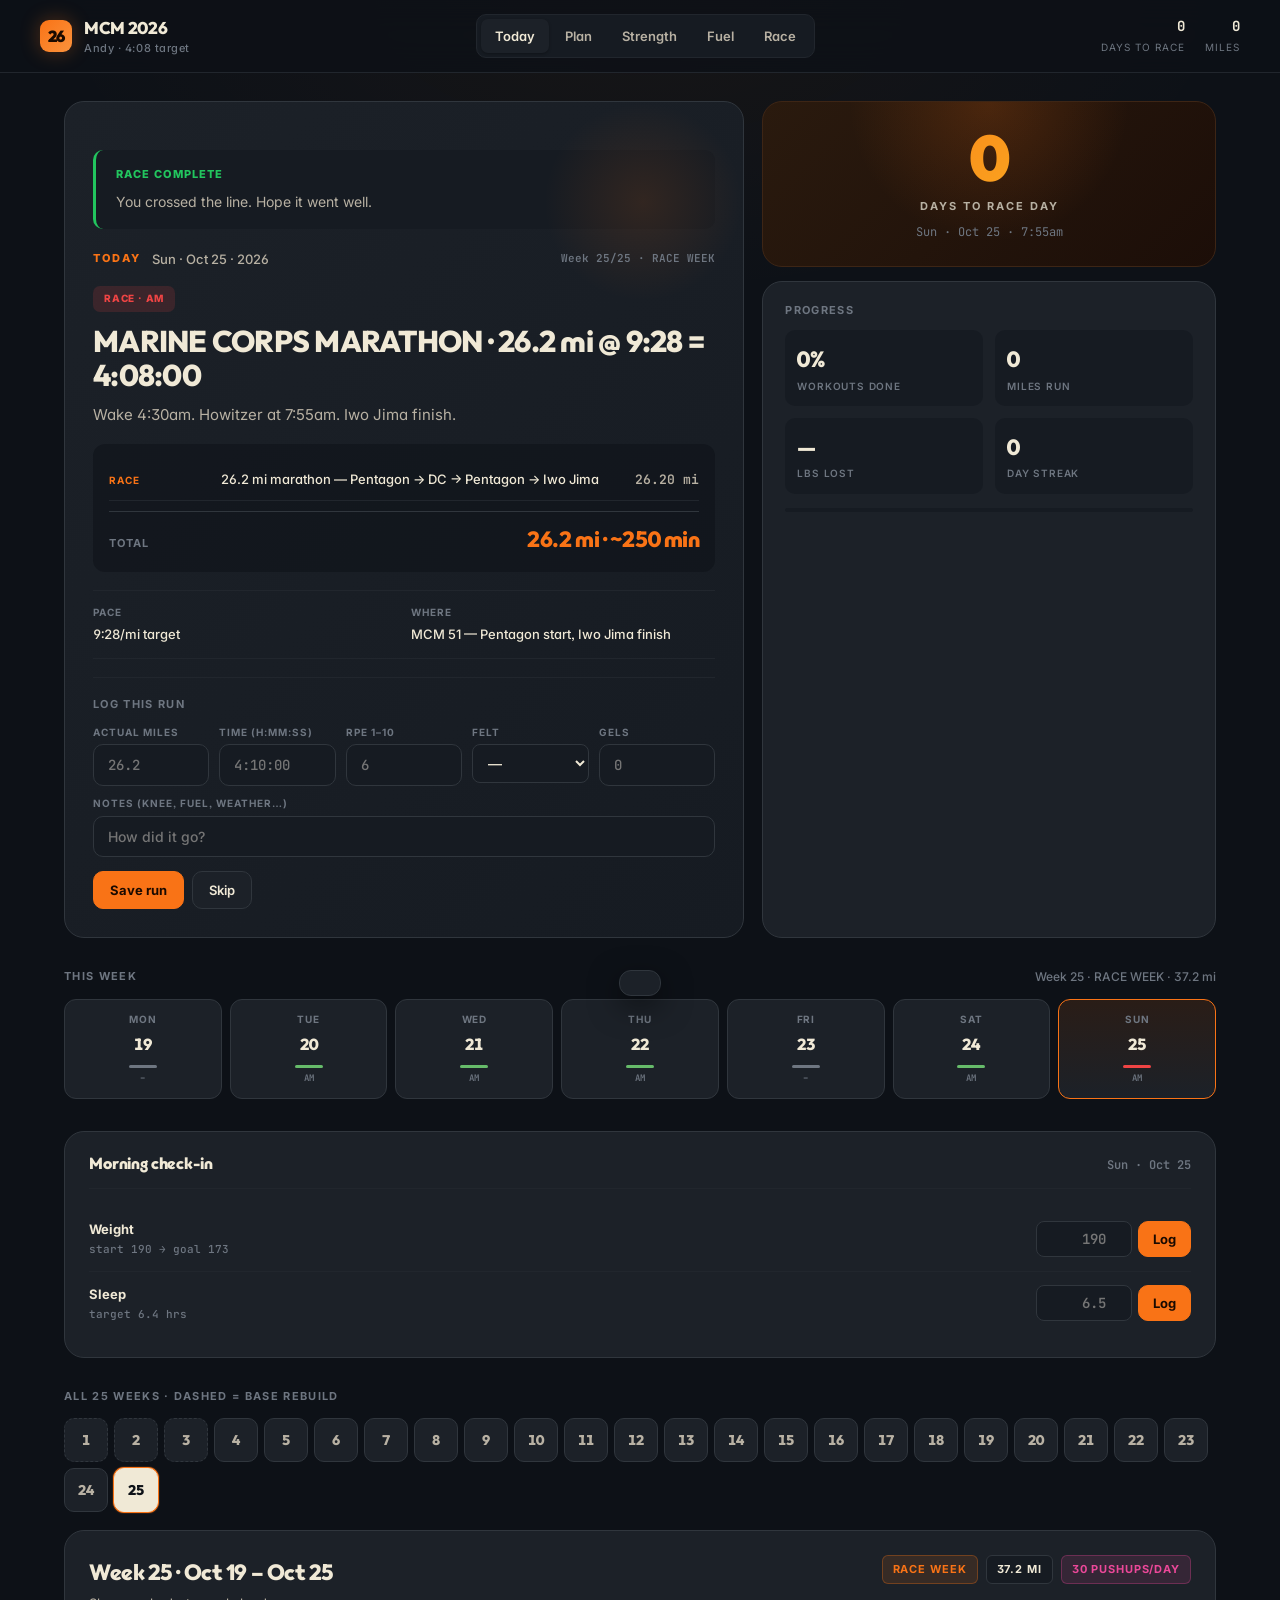
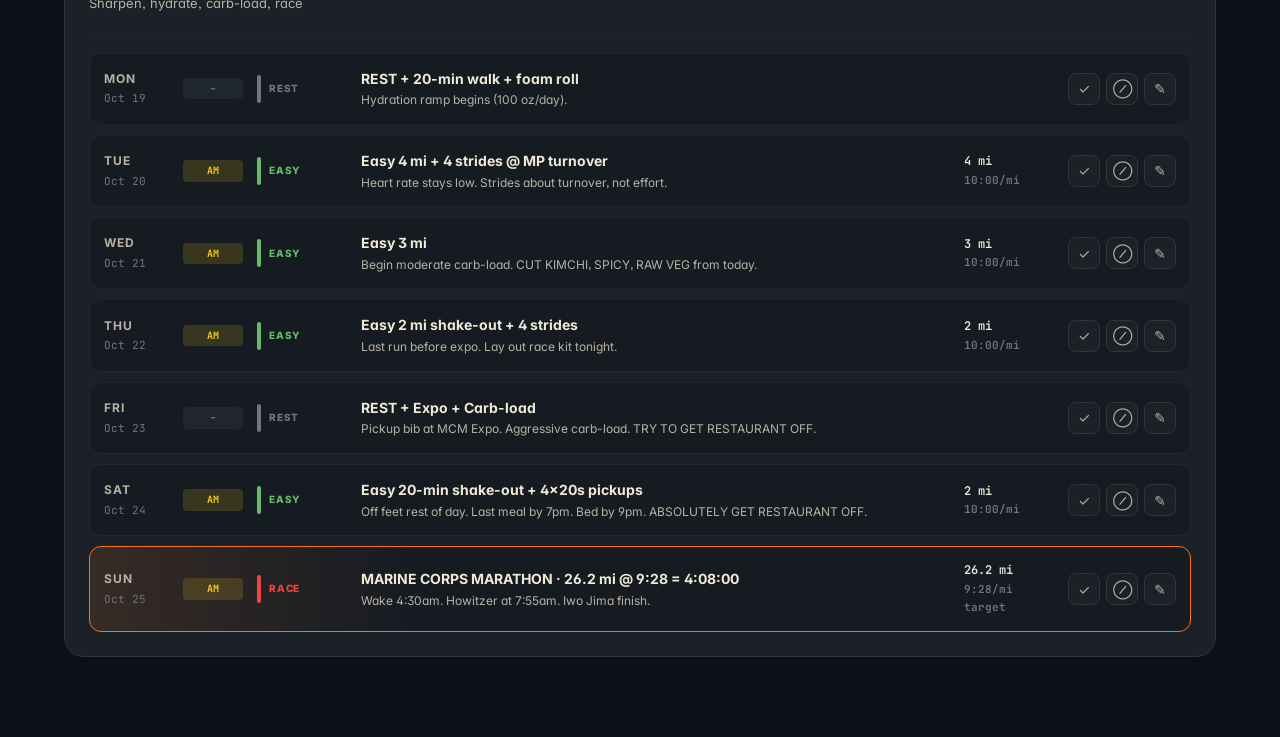
==== index.html @ c1ed2650 "Upgrade state to schema v2; redesign Today page Schema v2 collapses done/skip/notes into a single wo" ====
<!DOCTYPE html>
<html lang="en">
<head>
<meta charset="UTF-8">
<meta name="viewport" content="width=device-width, initial-scale=1.0">
<title>Today · MCM 2026 Training</title>
<meta name="description" content="Daily marathon training tracker">
<meta name="theme-color" content="#0d1117">
<link rel="manifest" href="manifest.json">
<link rel="stylesheet" href="css/style.css">
<style>
/* Page-specific styles */
.hero { display: grid; grid-template-columns: 1.5fr 1fr; gap: 18px; margin-bottom: 32px; }

.today-card {
  background: linear-gradient(135deg, var(--card), var(--bg-elev));
  border: 1px solid var(--border);
  border-radius: var(--radius-xl);
  padding: 28px;
  position: relative;
  overflow: hidden;
}
.today-card::before {
  content: ''; position: absolute; top: 0; right: 0; width: 200px; height: 200px;
  background: radial-gradient(circle, var(--accent-soft), transparent 70%);
  pointer-events: none;
}
.today-meta {
  display: flex; align-items: center; gap: 12px;
  margin-bottom: 16px; flex-wrap: wrap;
  position: relative;
}
.today-kicker {
  font-family: var(--font-body);
  font-size: 11px;
  text-transform: uppercase;
  letter-spacing: 0.15em;
  color: var(--accent);
  font-weight: 800;
}
.today-date {
  font-size: 13px;
  color: var(--text-dim);
  font-weight: 500;
}
.today-week-tag {
  margin-left: auto;
  font-family: var(--font-mono);
  font-size: 11px;
  color: var(--text-faint);
  font-weight: 600;
}
.today-type-pill {
  display: inline-flex;
  align-items: center;
  padding: 5px 11px;
  border-radius: 7px;
  font-family: var(--font-body);
  font-size: 10px;
  font-weight: 800;
  text-transform: uppercase;
  letter-spacing: 0.08em;
  margin-bottom: 12px;
  position: relative;
}
.today-title {
  font-family: var(--font-display);
  font-size: 30px;
  font-weight: 800;
  letter-spacing: -0.025em;
  line-height: 1.15;
  margin-bottom: 10px;
  position: relative;
}
.today-desc {
  color: var(--text-dim);
  font-size: 15px;
  margin-bottom: 18px;
  position: relative;
}

/* WORKOUT STRUCTURE */
.workout-structure {
  background: rgba(13, 17, 23, 0.5);
  border-radius: 12px;
  padding: 16px;
  margin-bottom: 18px;
  position: relative;
}
.workout-row {
  display: grid;
  grid-template-columns: 100px 1fr 70px;
  gap: 12px;
  padding: 10px 0;
  border-bottom: 1px solid var(--border-soft);
  align-items: baseline;
}
.workout-row:last-of-type { border-bottom: none; }
.workout-label {
  font-family: var(--font-body);
  font-size: 10px;
  text-transform: uppercase;
  letter-spacing: 0.1em;
  color: var(--accent);
  font-weight: 700;
}
.workout-detail {
  font-size: 13px;
  color: var(--text);
  font-weight: 500;
  line-height: 1.4;
}
.workout-miles {
  font-family: var(--font-mono);
  font-size: 13px;
  color: var(--text-dim);
  text-align: right;
  font-weight: 600;
  font-variant-numeric: tabular-nums;
}
.workout-total {
  margin-top: 10px;
  padding-top: 10px;
  border-top: 1px solid var(--border);
  display: flex;
  justify-content: space-between;
  align-items: baseline;
}
.workout-total-label {
  font-family: var(--font-body);
  font-size: 11px;
  text-transform: uppercase;
  letter-spacing: 0.1em;
  color: var(--text-faint);
  font-weight: 700;
}
.workout-total-val {
  font-family: var(--font-display);
  font-size: 22px;
  font-weight: 800;
  color: var(--accent);
  letter-spacing: -0.02em;
  font-variant-numeric: tabular-nums;
}

.today-meta-row {
  display: grid;
  grid-template-columns: 1fr 1fr;
  gap: 14px;
  padding: 14px 0;
  border-top: 1px solid var(--border-soft);
  border-bottom: 1px solid var(--border-soft);
  margin-bottom: 16px;
  position: relative;
}
.meta-item { display: flex; flex-direction: column; gap: 3px; }
.meta-lbl {
  font-family: var(--font-body);
  font-size: 10px;
  text-transform: uppercase;
  letter-spacing: 0.1em;
  color: var(--text-faint);
  font-weight: 700;
}
.meta-val {
  font-family: var(--font-body);
  font-size: 13px;
  color: var(--text);
  font-weight: 500;
}

.today-actions {
  display: flex;
  gap: 8px;
  flex-wrap: wrap;
  position: relative;
}

/* DAILY CHECKLIST */
.checklist {
  margin-top: 18px;
  padding-top: 18px;
  border-top: 1px solid var(--border-soft);
  position: relative;
}
.checklist-title {
  font-family: var(--font-body);
  font-size: 11px;
  text-transform: uppercase;
  letter-spacing: 0.12em;
  color: var(--text-faint);
  font-weight: 700;
  margin-bottom: 12px;
}
.checklist-items {
  display: flex;
  flex-direction: column;
  gap: 8px;
}
.check-item {
  display: flex;
  align-items: center;
  gap: 12px;
  padding: 11px 14px;
  background: var(--bg-elev);
  border: 1px solid var(--border-soft);
  border-radius: 10px;
  cursor: pointer;
  transition: all 0.15s;
  user-select: none;
}
.check-item:hover {
  background: var(--card-hover);
  border-color: var(--border);
}
.check-item.done { opacity: 0.55; }
.check-item.done .check-label { text-decoration: line-through; }
.check-box {
  width: 22px; height: 22px;
  border-radius: 6px;
  border: 2px solid var(--border);
  background: var(--card);
  display: grid; place-items: center;
  font-size: 12px;
  flex-shrink: 0;
  transition: all 0.15s;
}
.check-item.done .check-box {
  background: var(--done);
  border-color: var(--done);
  color: #052e16;
}
.check-icon {
  width: 30px; height: 30px;
  border-radius: 7px;
  display: grid; place-items: center;
  font-size: 14px;
  flex-shrink: 0;
}
.check-content { flex: 1; }
.check-label {
  font-family: var(--font-body);
  font-size: 13px;
  font-weight: 600;
  color: var(--text);
}
.check-detail {
  font-size: 11px;
  color: var(--text-faint);
  margin-top: 2px;
}

/* SIDEBAR */
.stats-panel { display: grid; grid-template-rows: auto 1fr; gap: 14px; }

.countdown {
  background: linear-gradient(135deg, #2a1a0e, #1c0e08);
  border: 1px solid #3d2515;
  border-radius: var(--radius-xl);
  padding: 24px;
  text-align: center;
  position: relative;
  overflow: hidden;
}
.countdown::before {
  content: ''; position: absolute; inset: 0;
  background: radial-gradient(circle 200px at center top, rgba(249, 115, 22, 0.18), transparent 70%);
  pointer-events: none;
}
.countdown-num {
  font-family: var(--font-display);
  font-size: 64px;
  font-weight: 900;
  letter-spacing: -0.04em;
  background: linear-gradient(135deg, var(--accent), #fbbf24);
  -webkit-background-clip: text;
  -webkit-text-fill-color: transparent;
  background-clip: text;
  line-height: 1;
  position: relative;
  font-variant-numeric: tabular-nums;
}
.countdown-lbl {
  font-family: var(--font-body);
  font-size: 11px;
  text-transform: uppercase;
  letter-spacing: 0.18em;
  color: var(--text-dim);
  font-weight: 700;
  margin-top: 8px;
  position: relative;
}
.countdown-target {
  font-size: 12px;
  color: var(--text-faint);
  margin-top: 8px;
  position: relative;
  font-family: var(--font-mono);
}

.progress-card {
  background: var(--card);
  border: 1px solid var(--border);
  border-radius: var(--radius-xl);
  padding: 22px;
}
.progress-card h3 {
  font-family: var(--font-body);
  font-size: 11px;
  text-transform: uppercase;
  letter-spacing: 0.12em;
  color: var(--text-faint);
  font-weight: 700;
  margin-bottom: 14px;
}
.progress-grid {
  display: grid;
  grid-template-columns: 1fr 1fr;
  gap: 12px;
}
.progress-stat {
  background: var(--bg-elev);
  border-radius: 10px;
  padding: 12px;
}
.progress-num {
  font-family: var(--font-display);
  font-size: 22px;
  font-weight: 800;
  letter-spacing: -0.02em;
  font-variant-numeric: tabular-nums;
  color: var(--text);
}
.progress-lbl {
  font-family: var(--font-body);
  font-size: 10px;
  text-transform: uppercase;
  letter-spacing: 0.08em;
  color: var(--text-faint);
  margin-top: 2px;
  font-weight: 600;
}
.progress-bar {
  height: 4px;
  background: var(--bg-elev);
  border-radius: 2px;
  overflow: hidden;
  margin-top: 14px;
}
.progress-bar-fill {
  height: 100%;
  background: linear-gradient(90deg, var(--accent), #fbbf24);
  border-radius: 2px;
  transition: width 0.3s;
}

/* WEEK STRIP */
.week-strip {
  display: grid;
  grid-template-columns: repeat(7, 1fr);
  gap: 8px;
  margin-bottom: 32px;
}
.day-pill {
  background: var(--card);
  border: 1px solid var(--border);
  border-radius: 12px;
  padding: 12px 6px;
  text-align: center;
  cursor: pointer;
  transition: all 0.15s;
  position: relative;
  text-decoration: none;
  color: var(--text);
}
.day-pill:hover {
  background: var(--card-hover);
  transform: translateY(-1px);
}
.day-pill.is-today {
  border-color: var(--accent);
  background: linear-gradient(180deg, var(--accent-soft), var(--card));
}
.day-pill.is-done::after {
  content: '✓';
  position: absolute;
  top: 4px; right: 6px;
  font-size: 10px;
  color: var(--done);
  font-weight: 900;
}
.dp-day {
  font-family: var(--font-body);
  font-size: 10px;
  text-transform: uppercase;
  letter-spacing: 0.08em;
  color: var(--text-faint);
  font-weight: 700;
  margin-bottom: 4px;
}
.dp-date {
  font-family: var(--font-display);
  font-size: 16px;
  font-weight: 800;
  margin-bottom: 8px;
  font-variant-numeric: tabular-nums;
}
.dp-bar {
  height: 3px;
  border-radius: 2px;
  margin: 0 auto;
  width: 28px;
}
.dp-when {
  font-family: var(--font-mono);
  font-size: 9px;
  color: var(--text-faint);
  margin-top: 4px;
  font-weight: 600;
}

/* WEEK NAVIGATOR */
.week-nav {
  display: flex;
  flex-wrap: wrap;
  gap: 6px;
  margin-bottom: 18px;
}
.week-btn {
  background: var(--card);
  border: 1px solid var(--border);
  color: var(--text-dim);
  width: 44px; height: 44px;
  border-radius: 10px;
  font-family: var(--font-display);
  font-size: 14px;
  font-weight: 800;
  font-variant-numeric: tabular-nums;
  position: relative;
  transition: all 0.15s;
}
.week-btn:hover {
  color: var(--text);
  border-color: #3a4358;
}
.week-btn.active {
  background: var(--text);
  color: var(--bg);
  border-color: var(--text);
}
.week-btn.is-current {
  box-shadow: 0 0 0 2px var(--accent-soft), 0 0 0 1px var(--accent);
}
.week-btn.complete::after {
  content: '';
  position: absolute;
  bottom: 4px; left: 50%;
  transform: translateX(-50%);
  width: 16px; height: 2px;
  background: var(--done);
  border-radius: 1px;
}
.week-btn.phase-0 { border-style: dashed; }

/* WEEK DETAIL */
.week-detail {
  background: var(--card);
  border: 1px solid var(--border);
  border-radius: var(--radius-xl);
  padding: 24px;
}
.wd-header {
  display: flex;
  align-items: flex-start;
  justify-content: space-between;
  flex-wrap: wrap;
  gap: 12px;
  margin-bottom: 20px;
  padding-bottom: 18px;
  border-bottom: 1px solid var(--border-soft);
}
.wd-title {
  font-family: var(--font-display);
  font-size: 22px;
  font-weight: 800;
  letter-spacing: -0.02em;
}
.wd-dates {
  font-size: 13px;
  color: var(--text-dim);
  margin-top: 4px;
}
.wd-focus {
  font-size: 13px;
  color: var(--text-dim);
  font-style: italic;
  margin-top: 6px;
}
.wd-meta {
  display: flex; gap: 8px;
  flex-wrap: wrap;
  align-items: center;
}
.wd-tag {
  font-family: var(--font-body);
  font-size: 11px;
  text-transform: uppercase;
  letter-spacing: 0.08em;
  font-weight: 700;
  padding: 5px 10px;
  border-radius: 6px;
  background: var(--bg-elev);
  color: var(--text-dim);
  border: 1px solid var(--border);
}
.wd-tag.phase {
  color: var(--accent);
  border-color: rgba(249, 115, 22, 0.3);
  background: var(--accent-soft);
}
.wd-tag.miles { color: var(--text); }
.wd-tag.pushups {
  color: var(--tune);
  border-color: rgba(236, 72, 153, 0.3);
  background: var(--tune-soft);
}

.day-list {
  display: flex;
  flex-direction: column;
  gap: 10px;
}
.day-row {
  display: grid;
  grid-template-columns: 65px 60px 90px 1fr 90px auto;
  gap: 14px;
  align-items: center;
  padding: 14px;
  background: var(--bg-elev);
  border: 1px solid var(--border-soft);
  border-radius: 12px;
  transition: all 0.15s;
}
.day-row:hover { border-color: var(--border); }
.day-row.is-today {
  border-color: var(--accent);
  background: linear-gradient(90deg, var(--accent-soft), var(--bg-elev) 30%);
}
.day-row.is-done { opacity: 0.55; }
.day-row.is-done .dr-title {
  text-decoration: line-through;
}
.dr-day {
  display: flex;
  flex-direction: column;
  gap: 2px;
}
.dr-day-name {
  font-family: var(--font-body);
  font-size: 12px;
  text-transform: uppercase;
  letter-spacing: 0.08em;
  color: var(--text-dim);
  font-weight: 700;
}
.dr-day-date {
  font-family: var(--font-mono);
  font-size: 11px;
  color: var(--text-faint);
}
.dr-when {
  font-family: var(--font-mono);
  font-size: 10px;
  font-weight: 700;
  padding: 3px 7px;
  border-radius: 4px;
  text-align: center;
  letter-spacing: 0.05em;
}
.dr-type {
  display: flex;
  align-items: center;
  gap: 8px;
}
.dr-type-bar { width: 4px; height: 28px; border-radius: 2px; }
.dr-type-name {
  font-family: var(--font-body);
  font-size: 10px;
  text-transform: uppercase;
  letter-spacing: 0.08em;
  font-weight: 800;
}
.dr-content {}
.dr-title {
  font-family: var(--font-body);
  font-size: 14px;
  font-weight: 700;
  margin-bottom: 2px;
}
.dr-desc {
  font-size: 12px;
  color: var(--text-dim);
}
.dr-pace {
  font-family: var(--font-mono);
  font-size: 12px;
  color: var(--text);
  font-weight: 600;
  font-variant-numeric: tabular-nums;
}
.dr-actions { display: flex; gap: 6px; }
.dr-btn {
  background: var(--card);
  border: 1px solid var(--border);
  color: var(--text-dim);
  width: 32px; height: 32px;
  border-radius: 8px;
  font-size: 14px;
  display: grid;
  place-items: center;
  transition: all 0.15s;
}
.dr-btn:hover { background: var(--card-hover); color: var(--text); }
.dr-btn.is-active.done-btn {
  background: rgba(34, 197, 94, 0.18);
  color: var(--done);
  border-color: rgba(34, 197, 94, 0.4);
}
.dr-btn.is-active.skip-btn {
  background: rgba(110, 118, 129, 0.18);
  color: var(--text-dim);
  border-color: rgba(110, 118, 129, 0.4);
}

/* MODAL */
.modal-bg {
  position: fixed; inset: 0;
  background: rgba(5, 7, 14, 0.7);
  backdrop-filter: blur(8px);
  display: none;
  align-items: center; justify-content: center;
  z-index: 200;
  padding: 20px;
}
.modal-bg.open { display: flex; }
.modal {
  background: var(--card);
  border: 1px solid var(--border);
  border-radius: var(--radius-xl);
  padding: 28px;
  max-width: 500px;
  width: 100%;
  max-height: 85vh;
  overflow-y: auto;
}
.modal h2 {
  font-family: var(--font-display);
  font-size: 22px;
  font-weight: 800;
  margin-bottom: 14px;
  letter-spacing: -0.02em;
}
.modal label {
  display: block;
  font-family: var(--font-body);
  font-size: 11px;
  text-transform: uppercase;
  letter-spacing: 0.1em;
  color: var(--text-faint);
  font-weight: 700;
  margin-bottom: 6px;
  margin-top: 12px;
}
.modal-actions {
  display: flex;
  justify-content: flex-end;
  gap: 8px;
  margin-top: 20px;
}

/* QUICK LOG STRIP */
.quick-log {
  display: grid;
  grid-template-columns: 1fr 1fr;
  gap: 12px;
  margin-bottom: 32px;
}
.log-card {
  background: var(--card);
  border: 1px solid var(--border);
  border-radius: 12px;
  padding: 16px 18px;
}
.log-card-title {
  font-family: var(--font-body);
  font-size: 11px;
  text-transform: uppercase;
  letter-spacing: 0.12em;
  color: var(--text-faint);
  font-weight: 700;
  margin-bottom: 10px;
  display: flex;
  justify-content: space-between;
  align-items: baseline;
}
.log-card-title .last-val {
  font-family: var(--font-mono);
  font-size: 12px;
  color: var(--text-dim);
  text-transform: none;
  letter-spacing: 0;
  font-weight: 600;
}
.log-card .input-row {
  margin-bottom: 0;
}
.log-card input {
  font-family: var(--font-mono);
}

/* RESPONSIVE */
@media (max-width: 900px) {
  .hero { grid-template-columns: 1fr; }
  .day-row {
    grid-template-columns: 1fr;
    gap: 8px;
    padding: 14px;
  }
  .dr-day, .dr-when, .dr-type, .dr-pace {
    display: inline-block;
    margin-right: 12px;
  }
  .dr-day { display: flex; flex-direction: row; align-items: center; gap: 8px; }
  .dr-actions { justify-content: flex-end; margin-top: 6px; }
  .week-strip { gap: 6px; }
  .day-pill { padding: 8px 4px; }
  .dp-date { font-size: 14px; }
  .week-btn { width: 38px; height: 38px; font-size: 13px; }
  .countdown-num { font-size: 50px; }
  .today-title { font-size: 24px; }
  .quick-log { grid-template-columns: 1fr; }
  .workout-row { grid-template-columns: 80px 1fr 60px; }
}
</style>
</head>
<body>

<nav class="topnav">
  <div class="topnav-inner">
    <div class="brand">
      <div class="brand-mark">26</div>
      <div>
        <div class="brand-text">MCM 2026</div>
        <span class="brand-sub">Andy · 4:08 target</span>
      </div>
    </div>
    <div class="nav-tabs">
      <a href="index.html" class="nav-tab active">Today</a>
      <a href="plan.html" class="nav-tab">Plan</a>
      <a href="exercises.html" class="nav-tab">Strength</a>
      <a href="nutrition.html" class="nav-tab">Fuel</a>
      <a href="race.html" class="nav-tab">Race</a>
    </div>
    <div class="nav-stats">
      <div class="nav-stat"><span class="nav-stat-num" id="ts-days">—</span><span class="nav-stat-lbl">Days to race</span></div>
      <div class="nav-stat"><span class="nav-stat-num" id="ts-miles">—</span><span class="nav-stat-lbl">Miles</span></div>
    </div>
  </div>
</nav>

<main>
  <section class="hero">
    <div class="today-card" id="today-card"></div>
    <div class="stats-panel">
      <div class="countdown">
        <div class="countdown-num" id="cd-days">—</div>
        <div class="countdown-lbl">Days to race day</div>
        <div class="countdown-target">Sun · Oct 25 · 7:55am</div>
      </div>
      <div class="progress-card">
        <h3>Progress</h3>
        <div class="progress-grid">
          <div class="progress-stat">
            <div class="progress-num" id="ps-completion">0%</div>
            <div class="progress-lbl">Workouts done</div>
          </div>
          <div class="progress-stat">
            <div class="progress-num" id="ps-miles">0</div>
            <div class="progress-lbl">Miles run</div>
          </div>
          <div class="progress-stat">
            <div class="progress-num" id="ps-weight">—</div>
            <div class="progress-lbl">Lbs lost</div>
          </div>
          <div class="progress-stat">
            <div class="progress-num" id="ps-streak">0</div>
            <div class="progress-lbl">Day streak</div>
          </div>
        </div>
        <div class="progress-bar"><div class="progress-bar-fill" id="ps-bar" style="width: 0%"></div></div>
      </div>
    </div>
  </section>

  <section>
    <h2 class="section-title">
      <span>This week</span>
      <span class="section-title-rt" id="thisweek-label"></span>
    </h2>
    <div class="week-strip" id="week-strip"></div>
  </section>

  <section id="morning-checkin" class="checkin-card"></section>

  <section>
    <h2 class="section-title">All 25 weeks · dashed = base rebuild</h2>
    <div class="week-nav" id="week-nav"></div>
  </section>

  <section class="week-detail" id="week-detail"></section>
</main>

<div class="modal-bg" id="note-modal">
  <div class="modal">
    <h2>Add note</h2>
    <p style="color: var(--text-dim); font-size: 13px; margin-bottom: 14px;" id="note-context"></p>
    <label>Note</label>
    <textarea id="note-text" rows="4" placeholder="How did it go? Pain? Swap? Adjustment?"></textarea>
    <div class="modal-actions">
      <button class="btn" onclick="closeNoteModal()">Cancel</button>
      <button class="btn btn-primary" onclick="saveNote()">Save note</button>
    </div>
  </div>
</div>

<div class="toast" id="toast"></div>

<script src="js/data.js"></script>
<script src="js/state.js"></script>
<script src="js/app.js"></script>
</body>
</html>
---- css/style.css ----
/* ============================================================
   MCM 2026 Training — Design System
   Warm dark mode, single accent, Inter/Outfit/JetBrains Mono
   ============================================================ */

@import url('https://fonts.googleapis.com/css2?family=Outfit:wght@400;500;600;700;800;900&family=Inter:wght@400;500;600;700;800&family=JetBrains+Mono:wght@400;500;600;700&display=swap');

:root {
  /* Surfaces */
  --bg: #0d1117;
  --bg-elev: #161b22;
  --card: #1c2128;
  --card-hover: #262c36;
  --border: #30363d;
  --border-soft: #21262d;

  /* Text — warm, never pure white */
  --text: #f0e9d6;
  --text-dim: #b8b1a3;
  --text-faint: #6e7681;

  /* Accents */
  --accent: #f97316;          /* warm orange — marathon dawn */
  --accent-soft: rgba(249, 115, 22, 0.12);
  --accent-dim: #c2410c;

  /* Semantic */
  --easy: #66bb6a;
  --easy-soft: rgba(102, 187, 106, 0.12);
  --quality: #facc15;
  --quality-soft: rgba(250, 204, 21, 0.12);
  --long: #38bdf8;
  --long-soft: rgba(56, 189, 248, 0.12);
  --strength: #a78bfa;
  --strength-soft: rgba(167, 139, 250, 0.12);
  --rest: #6e7681;
  --rest-soft: rgba(110, 118, 129, 0.12);
  --tune: #ec4899;
  --tune-soft: rgba(236, 72, 153, 0.12);
  --race: #ef4444;
  --race-soft: rgba(239, 68, 68, 0.15);
  --done: #22c55e;
  --warn: #f59e0b;

  /* Typography */
  --font-display: 'Outfit', -apple-system, system-ui, sans-serif;
  --font-body: 'Inter', -apple-system, system-ui, sans-serif;
  --font-mono: 'JetBrains Mono', 'SF Mono', Menlo, monospace;

  /* Spacing */
  --space-1: 4px; --space-2: 8px; --space-3: 12px;
  --space-4: 16px; --space-5: 20px; --space-6: 24px;
  --space-8: 32px; --space-10: 40px; --space-12: 48px;

  /* Radius */
  --radius: 12px;
  --radius-lg: 16px;
  --radius-xl: 20px;
}

* { box-sizing: border-box; margin: 0; padding: 0; }

html, body {
  background: var(--bg);
  color: var(--text);
  font-family: var(--font-body);
  font-size: 15px;
  line-height: 1.55;
  -webkit-font-smoothing: antialiased;
  min-height: 100vh;
  font-feature-settings: 'cv11', 'ss01', 'ss03';
}

body {
  background:
    radial-gradient(ellipse 1000px 500px at top, rgba(249, 115, 22, 0.04), transparent 60%),
    var(--bg);
}

a { color: var(--accent); text-decoration: none; }
a:hover { color: var(--accent-dim); }

button {
  font-family: inherit;
  cursor: pointer;
  border: none;
  background: none;
  color: inherit;
}

/* ===== TOP NAV ===== */
.topnav {
  position: sticky; top: 0; z-index: 50;
  background: rgba(13, 17, 23, 0.85);
  backdrop-filter: blur(16px); -webkit-backdrop-filter: blur(16px);
  border-bottom: 1px solid var(--border-soft);
  padding: 14px 24px;
}
.topnav-inner {
  max-width: 1200px; margin: 0 auto;
  display: flex; align-items: center; justify-content: space-between;
  gap: 16px; flex-wrap: wrap;
}
.brand { display: flex; align-items: center; gap: 12px; }
.brand-mark {
  width: 32px; height: 32px;
  border-radius: 9px;
  background: linear-gradient(135deg, var(--accent), #fb923c);
  display: grid; place-items: center;
  font-family: var(--font-display);
  font-weight: 900; font-size: 16px;
  color: #1a0a00;
  letter-spacing: -0.05em;
  box-shadow: 0 0 20px rgba(249, 115, 22, 0.3);
}
.brand-text {
  font-family: var(--font-display);
  font-weight: 800; font-size: 17px;
  letter-spacing: -0.02em;
}
.brand-sub {
  display: block;
  font-family: var(--font-body);
  font-weight: 500; font-size: 11px;
  color: var(--text-faint);
  letter-spacing: 0.05em;
  margin-top: -2px;
}

.nav-tabs {
  display: flex; gap: 2px;
  background: var(--bg-elev);
  padding: 4px;
  border-radius: 10px;
  border: 1px solid var(--border-soft);
}
.nav-tab {
  font-family: var(--font-body);
  font-weight: 600; font-size: 13px;
  color: var(--text-dim);
  padding: 7px 14px;
  border-radius: 7px;
  transition: all 0.15s;
  text-decoration: none;
}
.nav-tab:hover { color: var(--text); background: var(--card); }
.nav-tab.active {
  background: var(--card);
  color: var(--text);
  box-shadow: 0 1px 3px rgba(0,0,0,0.3);
}

.nav-stats {
  display: flex; gap: 20px;
  font-size: 12px; color: var(--text-dim);
}
.nav-stat { display: flex; flex-direction: column; align-items: flex-end; }
.nav-stat-num {
  font-family: var(--font-mono);
  color: var(--text); font-weight: 700;
  font-size: 14px;
  font-variant-numeric: tabular-nums;
}
.nav-stat-lbl {
  font-size: 10px;
  text-transform: uppercase;
  letter-spacing: 0.1em;
  color: var(--text-faint);
  margin-top: 2px;
}

main { max-width: 1200px; margin: 0 auto; padding: 28px 24px 80px; }

/* ===== TYPOGRAPHY ===== */
h1, h2, h3, h4 {
  font-family: var(--font-display);
  font-weight: 700;
  letter-spacing: -0.02em;
  line-height: 1.15;
  color: var(--text);
}
h1 { font-size: 32px; font-weight: 800; }
h2 { font-size: 24px; }
h3 { font-size: 18px; }
h4 { font-size: 15px; font-weight: 600; }

p { color: var(--text-dim); }
strong { color: var(--text); font-weight: 600; }
em { color: var(--text-dim); }

.section-title {
  font-family: var(--font-body);
  font-size: 11px;
  text-transform: uppercase;
  letter-spacing: 0.12em;
  color: var(--text-faint);
  font-weight: 700;
  margin: 0 0 16px;
  display: flex; align-items: center; justify-content: space-between;
}
.section-title-rt {
  font-size: 12px;
  text-transform: none;
  letter-spacing: 0;
  color: var(--text-faint);
  font-weight: 500;
}

.page-header {
  margin-bottom: 32px;
  padding-bottom: 24px;
  border-bottom: 1px solid var(--border-soft);
}
.page-kicker {
  font-family: var(--font-body);
  font-size: 11px;
  text-transform: uppercase;
  letter-spacing: 0.15em;
  color: var(--accent);
  font-weight: 700;
  margin-bottom: 8px;
}
.page-title {
  font-family: var(--font-display);
  font-size: 36px;
  font-weight: 800;
  letter-spacing: -0.025em;
  line-height: 1.1;
  margin-bottom: 6px;
}
.page-subtitle {
  font-size: 15px;
  color: var(--text-dim);
  max-width: 600px;
}

/* ===== CARDS ===== */
.card {
  background: var(--card);
  border: 1px solid var(--border);
  border-radius: var(--radius-lg);
  padding: 24px;
}
.card-hover { transition: all 0.15s; }
.card-hover:hover {
  background: var(--card-hover);
  transform: translateY(-1px);
}

/* ===== BUTTONS ===== */
.btn {
  display: inline-flex;
  align-items: center;
  gap: 6px;
  background: var(--card);
  border: 1px solid var(--border);
  color: var(--text);
  padding: 10px 16px;
  border-radius: 10px;
  font-size: 13px;
  font-weight: 600;
  font-family: inherit;
  transition: all 0.15s;
}
.btn:hover { background: var(--card-hover); border-color: #3a4358; }
.btn-primary {
  background: var(--accent);
  border-color: var(--accent);
  color: #1a0a00;
  font-weight: 700;
}
.btn-primary:hover { background: #ea580c; border-color: #ea580c; }
.btn-done {
  background: rgba(34, 197, 94, 0.15);
  border-color: rgba(34, 197, 94, 0.4);
  color: var(--done);
}
.btn-skip { color: var(--text-dim); }

/* ===== TYPE COLORS ===== */
.t-easy     { color: var(--easy);     background: var(--easy-soft); }
.t-quality  { color: var(--quality);  background: var(--quality-soft); }
.t-long     { color: var(--long);     background: var(--long-soft); }
.t-rest     { color: var(--rest);     background: var(--rest-soft); }
.t-strength { color: var(--strength); background: var(--strength-soft); }
.t-tune     { color: var(--tune);     background: var(--tune-soft); }
.t-race     { color: var(--race);     background: var(--race-soft); }

.bar-easy     { background: var(--easy); }
.bar-quality  { background: var(--quality); }
.bar-long     { background: var(--long); }
.bar-rest     { background: var(--rest); }
.bar-strength { background: var(--strength); }
.bar-tune     { background: var(--tune); }
.bar-race     { background: var(--race); }

/* ===== AM/PM PILLS ===== */
.when-pill {
  font-family: var(--font-mono);
  font-size: 10px;
  font-weight: 700;
  padding: 3px 7px;
  border-radius: 5px;
  letter-spacing: 0.05em;
}
.when-am   { background: rgba(250, 204, 21, 0.15); color: var(--quality); }
.when-pm   { background: rgba(167, 139, 250, 0.15); color: var(--strength); }
.when-rest { background: rgba(110, 118, 129, 0.12); color: var(--text-faint); }

/* ===== TABLES ===== */
table {
  width: 100%;
  border-collapse: collapse;
  font-size: 14px;
}
th, td {
  padding: 12px 14px;
  text-align: left;
  border-bottom: 1px solid var(--border-soft);
  vertical-align: top;
}
th {
  font-family: var(--font-body);
  font-size: 10px;
  font-weight: 700;
  text-transform: uppercase;
  letter-spacing: 0.1em;
  color: var(--text-faint);
  background: var(--bg-elev);
}
td.num {
  font-family: var(--font-mono);
  font-variant-numeric: tabular-nums;
  font-weight: 600;
  color: var(--text);
}

/* ===== CALLOUTS ===== */
.callout {
  background: var(--bg-elev);
  border-left: 3px solid var(--accent);
  border-radius: 10px;
  padding: 16px 20px;
  margin: 20px 0;
}
.callout-title {
  font-family: var(--font-body);
  font-size: 11px;
  font-weight: 800;
  text-transform: uppercase;
  letter-spacing: 0.1em;
  color: var(--accent);
  margin-bottom: 8px;
}
.callout p { font-size: 14px; margin-bottom: 6px; }
.callout p:last-child { margin-bottom: 0; }
.callout.warn { border-left-color: var(--race); }
.callout.warn .callout-title { color: var(--race); }
.callout.success { border-left-color: var(--done); }
.callout.success .callout-title { color: var(--done); }

/* ===== TOAST ===== */
.toast {
  position: fixed; bottom: 24px; left: 50%;
  transform: translateX(-50%) translateY(120px);
  background: var(--card);
  border: 1px solid var(--border);
  padding: 12px 20px;
  border-radius: 12px;
  font-size: 14px; font-weight: 600;
  z-index: 200;
  transition: transform 0.3s;
  box-shadow: 0 10px 30px rgba(0,0,0,0.5);
}
.toast.show { transform: translateX(-50%) translateY(0); }
.toast.success { border-color: rgba(34, 197, 94, 0.4); color: var(--done); }
.toast.warn { border-color: rgba(245, 158, 11, 0.4); color: var(--warn); }

/* ===== FORM INPUTS ===== */
input[type="number"], input[type="text"], textarea {
  background: var(--bg-elev);
  border: 1px solid var(--border);
  color: var(--text);
  padding: 11px 14px;
  border-radius: 10px;
  font-family: inherit;
  font-size: 14px;
  width: 100%;
}
input:focus, textarea:focus {
  outline: none;
  border-color: var(--accent);
  box-shadow: 0 0 0 3px var(--accent-soft);
}

.input-row {
  display: flex; gap: 8px;
  margin-bottom: 16px;
}

/* ===== UTILITY ===== */
.font-mono { font-family: var(--font-mono); font-variant-numeric: tabular-nums; }
.text-dim { color: var(--text-dim); }
.text-faint { color: var(--text-faint); }
.text-accent { color: var(--accent); }
.muted { opacity: 0.5; }

/* ===== POST-RUN LOG (today card) ===== */
.run-log {
  margin-top: 18px;
  padding-top: 18px;
  border-top: 1px solid var(--border-soft);
  position: relative;
}
.run-log.is-done { background: linear-gradient(180deg, rgba(34, 197, 94, 0.04), transparent); border-radius: 12px; padding: 14px; margin-top: 12px; }
.run-log.is-skipped { opacity: 0.65; }
.run-log-header {
  display: flex; align-items: baseline; gap: 12px;
  flex-wrap: wrap;
  margin-bottom: 12px;
}
.run-log-title {
  font-family: var(--font-body);
  font-size: 11px;
  text-transform: uppercase;
  letter-spacing: 0.12em;
  color: var(--text-faint);
  font-weight: 700;
}
.run-log.is-done .run-log-title { color: var(--done); }
.run-log-source {
  font-family: var(--font-mono);
  font-size: 10px;
  font-weight: 600;
  padding: 2px 7px;
  border-radius: 5px;
  background: var(--accent-soft);
  color: var(--accent);
  text-transform: uppercase;
  letter-spacing: 0.08em;
}
.run-log-summary {
  margin-left: auto;
  font-family: var(--font-mono);
  font-size: 12px;
  color: var(--text-dim);
  font-weight: 600;
}
.run-log-grid {
  display: grid;
  grid-template-columns: repeat(5, 1fr);
  gap: 10px;
  margin-bottom: 14px;
}
.rl-field { display: flex; flex-direction: column; gap: 4px; }
.rl-field-wide { grid-column: 1 / -1; }
.rl-lbl {
  font-family: var(--font-body);
  font-size: 10px;
  text-transform: uppercase;
  letter-spacing: 0.1em;
  color: var(--text-faint);
  font-weight: 700;
}
.rl-input {
  width: 100%;
  background: var(--bg-elev);
  border: 1px solid var(--border);
  color: var(--text);
  padding: 9px 11px;
  border-radius: 8px;
  font-family: var(--font-body);
  font-size: 14px;
  font-weight: 500;
  transition: border-color 0.15s;
}
.rl-input:focus {
  outline: none;
  border-color: var(--accent);
  background: var(--card);
}
input.rl-miles, input.rl-time, input.rl-rpe, input.rl-gels { font-family: var(--font-mono); font-variant-numeric: tabular-nums; }
.run-log-actions { display: flex; gap: 8px; flex-wrap: wrap; }
.run-log-rest { margin-top: 18px; padding-top: 18px; border-top: 1px solid var(--border-soft); }
.run-log-note {
  margin-top: 10px;
  padding: 10px 12px;
  background: var(--bg-elev);
  border-radius: 8px;
  font-size: 13px;
  color: var(--text-dim);
}

/* ===== MORNING CHECK-IN ===== */
.checkin-card {
  background: var(--card);
  border: 1px solid var(--border);
  border-radius: var(--radius-xl);
  padding: 22px 24px;
  margin-bottom: 32px;
}
.checkin-header {
  display: flex; justify-content: space-between; align-items: baseline;
  margin-bottom: 18px;
  padding-bottom: 14px;
  border-bottom: 1px solid var(--border-soft);
}
.checkin-header h3 {
  font-family: var(--font-display);
  font-size: 16px;
  font-weight: 800;
  letter-spacing: -0.01em;
}
.checkin-date {
  font-family: var(--font-mono);
  font-size: 12px;
  color: var(--text-faint);
  font-weight: 600;
}
.checkin-row {
  display: grid;
  grid-template-columns: 1fr auto;
  gap: 16px;
  align-items: center;
  padding: 12px 0;
  border-bottom: 1px solid var(--border-soft);
}
.checkin-row:last-child { border-bottom: none; }
.checkin-row.checkin-extras {
  grid-template-columns: 1fr;
  gap: 10px;
  padding-top: 16px;
}
.checkin-label { display: flex; flex-direction: column; gap: 2px; }
.checkin-lbl-main {
  font-family: var(--font-body);
  font-size: 13px;
  font-weight: 700;
  color: var(--text);
}
.checkin-lbl-sub {
  font-family: var(--font-mono);
  font-size: 11px;
  color: var(--text-faint);
  font-weight: 500;
}
.checkin-input-row {
  display: flex; gap: 6px;
}
.checkin-input-row input {
  width: 96px;
  background: var(--bg-elev);
  border: 1px solid var(--border);
  color: var(--text);
  padding: 8px 10px;
  border-radius: 8px;
  font-family: var(--font-mono);
  font-size: 14px;
  font-variant-numeric: tabular-nums;
  text-align: right;
  font-weight: 600;
}
.checkin-input-row input:focus {
  outline: none;
  border-color: var(--accent);
}
.checkin-input-row .btn { padding: 8px 14px; font-size: 13px; }
.checkin-extras .checkin-label { margin-bottom: 4px; }

@media (max-width: 700px) {
  .run-log-grid { grid-template-columns: repeat(2, 1fr); }
  .rl-field-wide { grid-column: 1 / -1; }
  .checkin-row { grid-template-columns: 1fr; gap: 8px; }
  .checkin-input-row { justify-content: flex-end; }
  .checkin-input-row input { width: 110px; }
}

/* ===== RESPONSIVE ===== */
@media (max-width: 900px) {
  .topnav { padding: 12px 16px; }
  .nav-stats { display: none; }
  main { padding: 20px 16px 80px; }
  .page-title { font-size: 28px; }
  h1 { font-size: 26px; }
}
@media (max-width: 560px) {
  .nav-tabs { width: 100%; justify-content: space-between; }
  .nav-tab { flex: 1; padding: 7px 8px; font-size: 12px; text-align: center; }
}
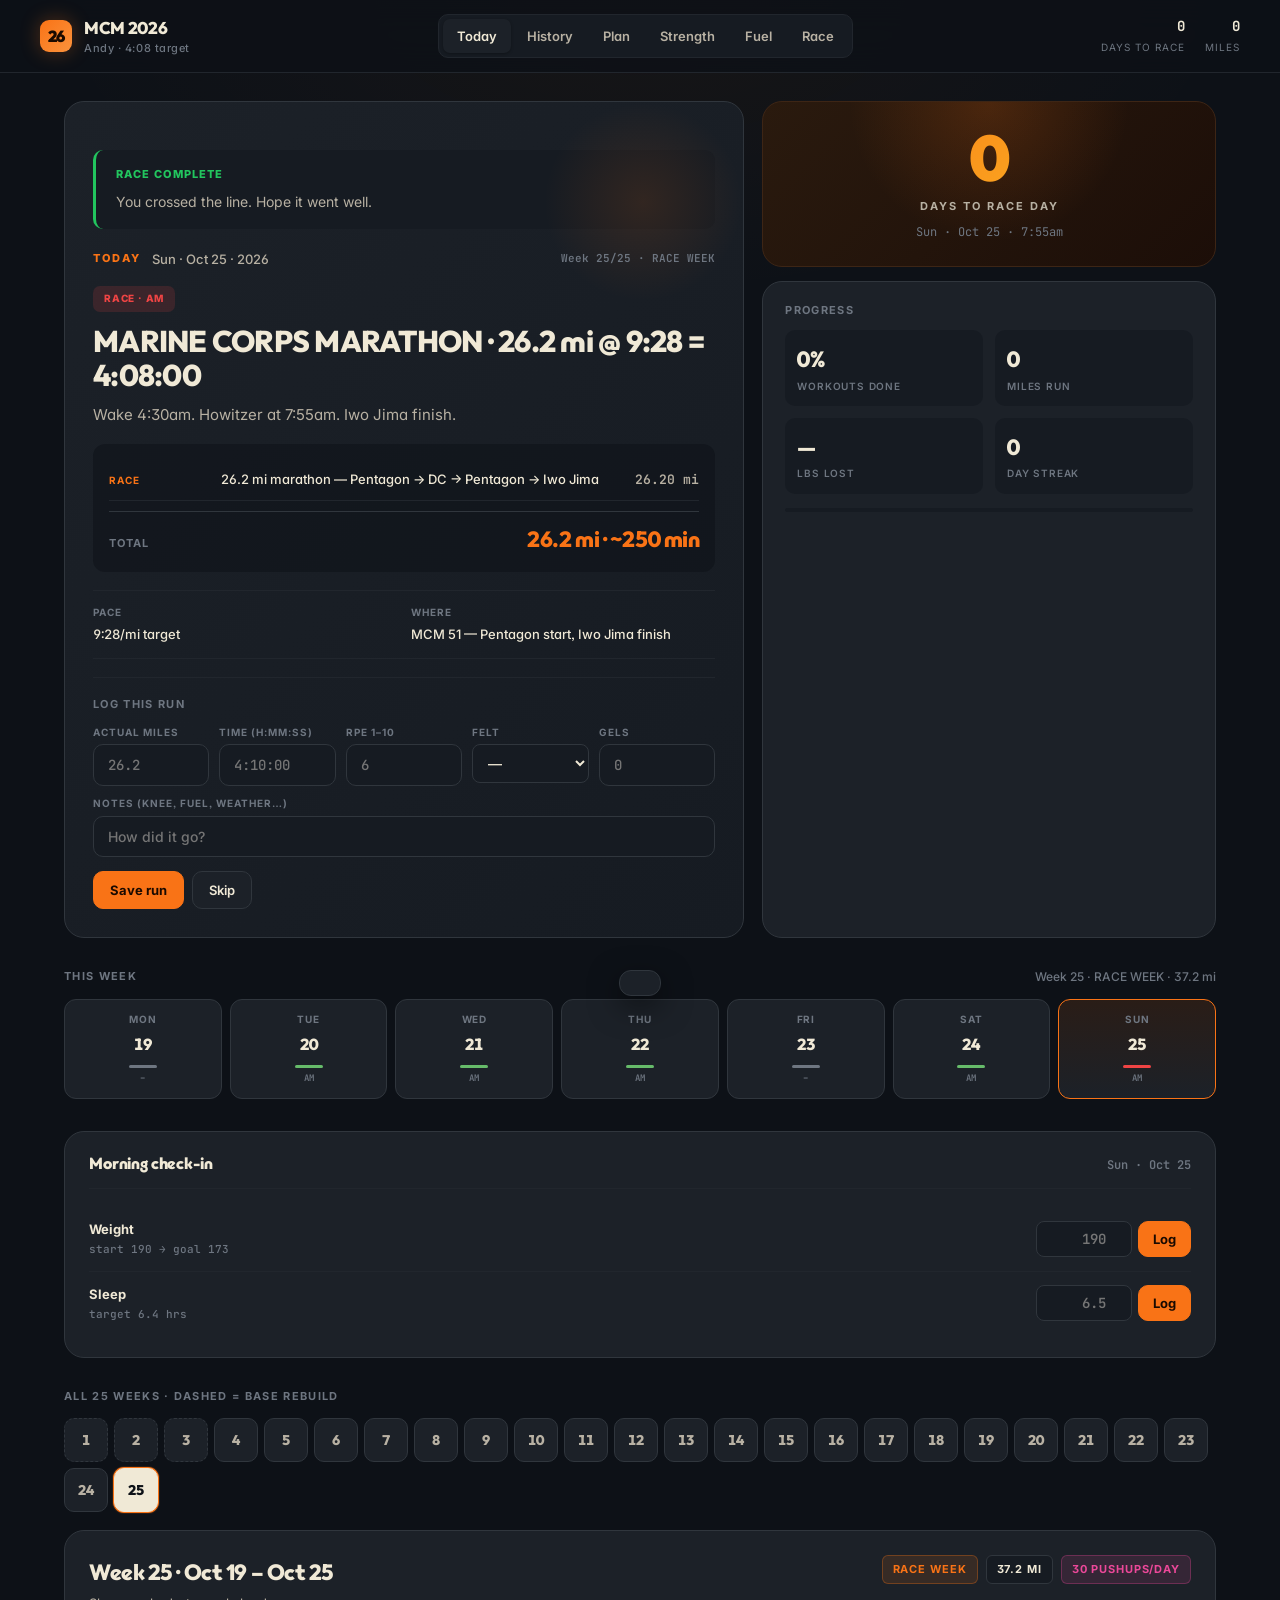
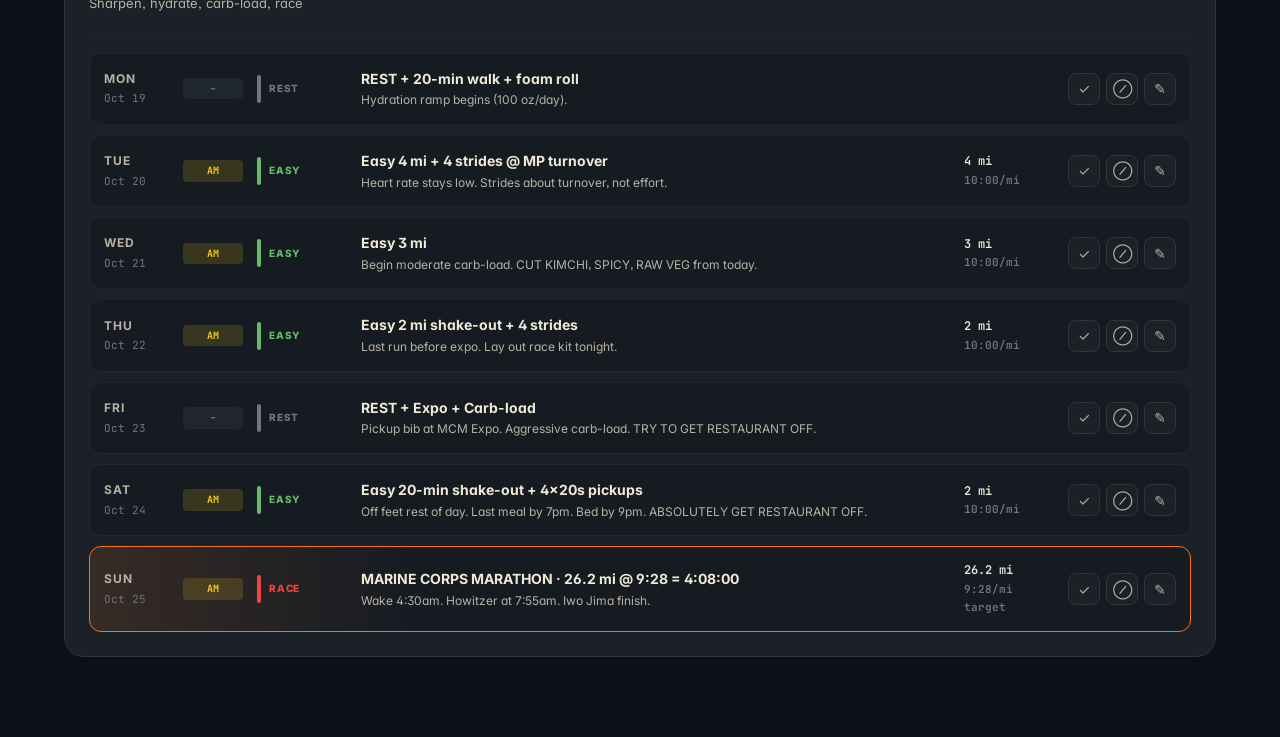
==== commit 7a51d699: "Add History page with weekly chart, run list, and weight/sleep trends Replaces the gap where logged " ====
--- a/index.html
+++ b/index.html
@@ -756,6 +756,7 @@
     </div>
     <div class="nav-tabs">
       <a href="index.html" class="nav-tab active">Today</a>
+      <a href="history.html" class="nav-tab">History</a>
       <a href="plan.html" class="nav-tab">Plan</a>
       <a href="exercises.html" class="nav-tab">Strength</a>
       <a href="nutrition.html" class="nav-tab">Fuel</a>
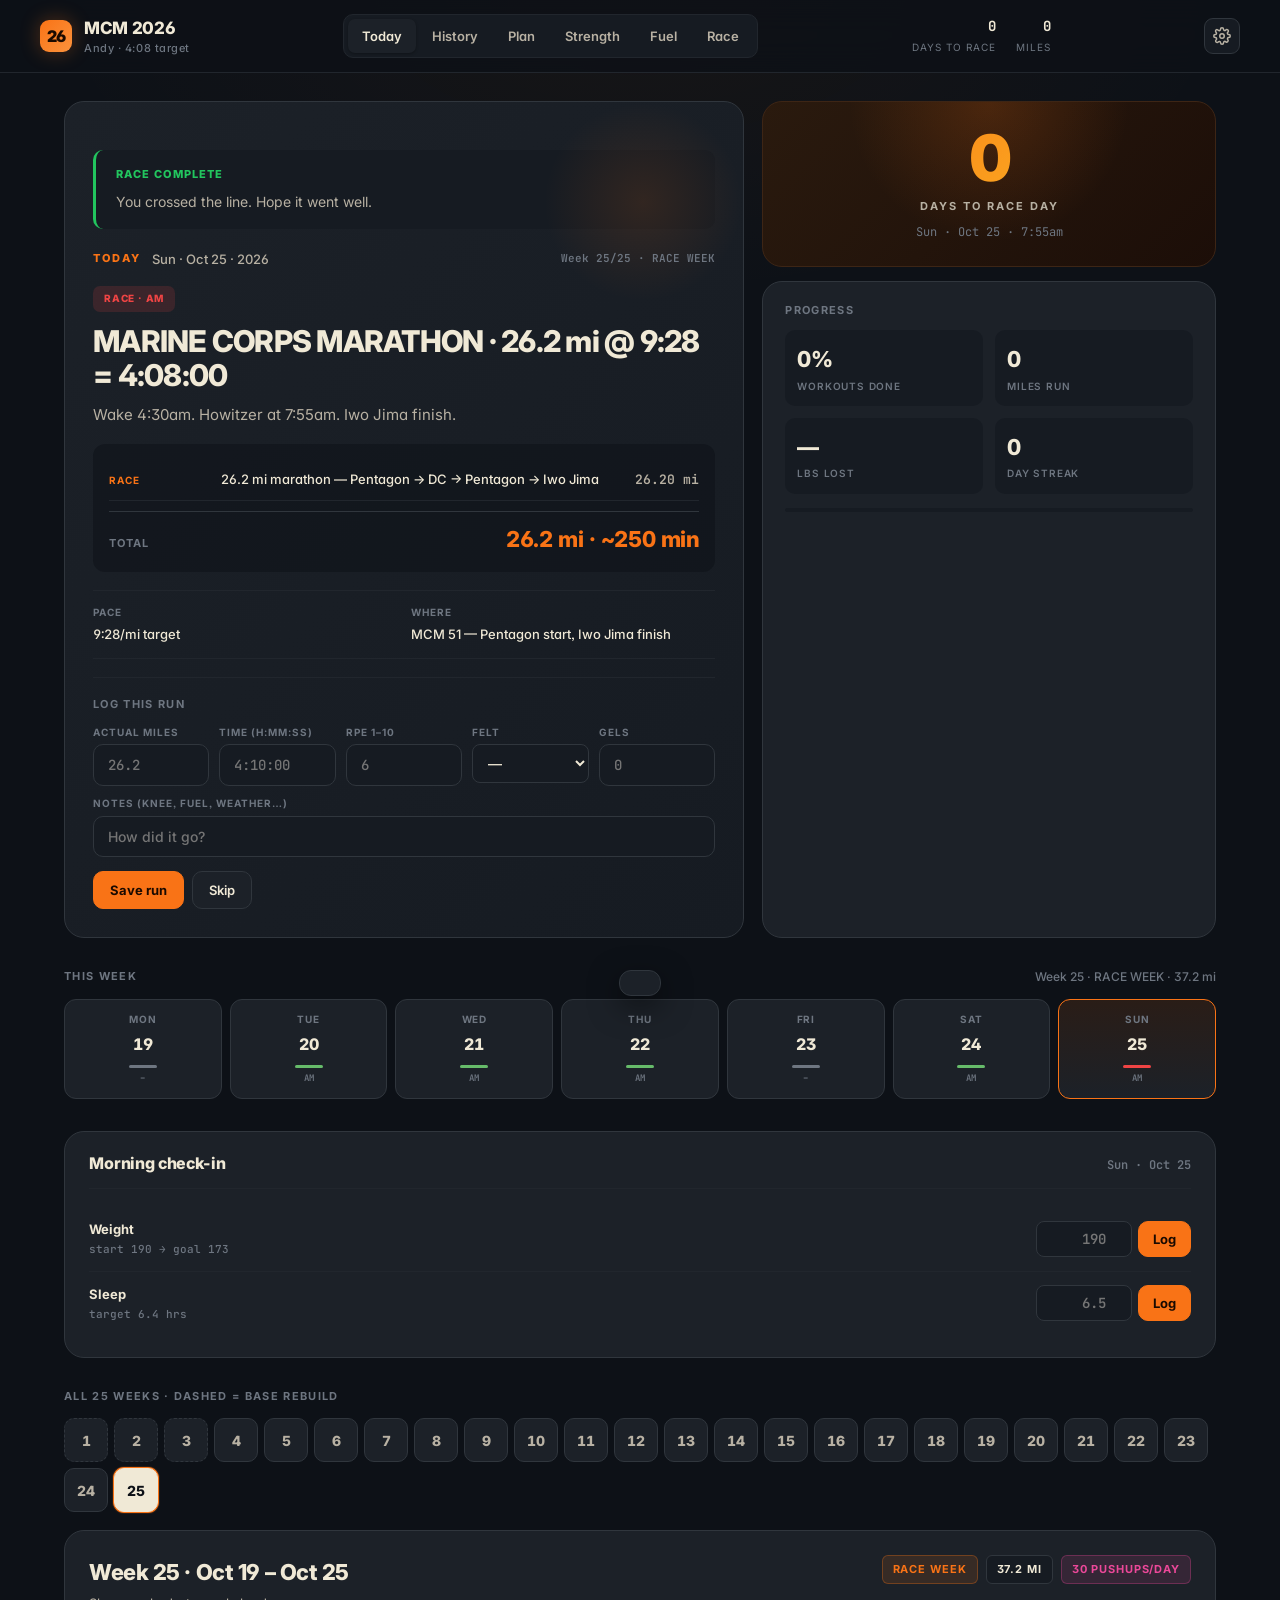
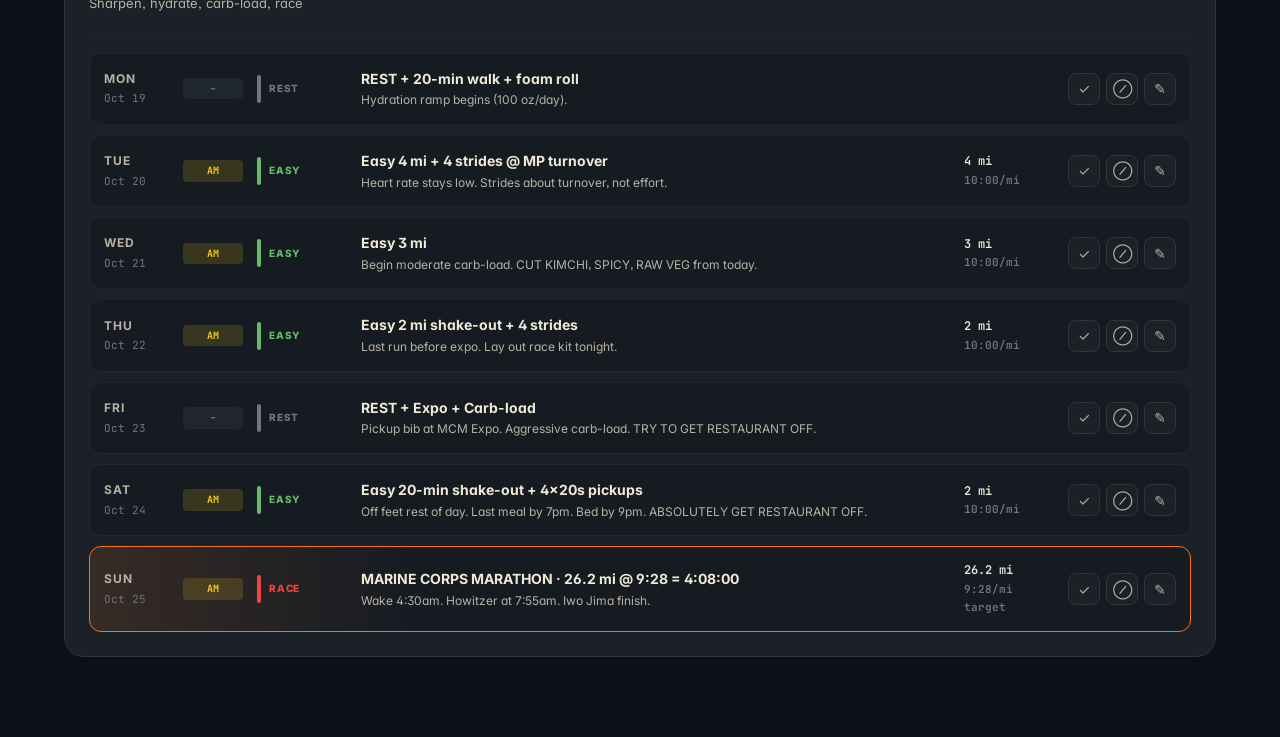
==== commit b42f4766: "Drop Outfit font; add settings modal with JSON export/import/clear Single sans-serif (Inter) instead" ====
--- a/index.html
+++ b/index.html
@@ -835,9 +835,11 @@
 </div>
 
 <div class="toast" id="toast"></div>
+<nav class="bottomnav" id="bottomnav-mount" aria-label="Primary"></nav>
 
 <script src="js/data.js"></script>
 <script src="js/state.js"></script>
+<script src="js/integrations.js"></script>
 <script src="js/app.js"></script>
 </body>
 </html>
--- a/css/style.css
+++ b/css/style.css
@@ -3,7 +3,7 @@
    Warm dark mode, single accent, Inter/Outfit/JetBrains Mono
    ============================================================ */
 
-@import url('https://fonts.googleapis.com/css2?family=Outfit:wght@400;500;600;700;800;900&family=Inter:wght@400;500;600;700;800&family=JetBrains+Mono:wght@400;500;600;700&display=swap');
+@import url('https://fonts.googleapis.com/css2?family=Inter:wght@400;500;600;700;800;900&family=JetBrains+Mono:wght@400;500;600;700&display=swap');
 
 :root {
   /* Surfaces */
@@ -43,7 +43,7 @@
   --warn: #f59e0b;
 
   /* Typography */
-  --font-display: 'Outfit', -apple-system, system-ui, sans-serif;
+  --font-display: 'Inter', -apple-system, system-ui, sans-serif;
   --font-body: 'Inter', -apple-system, system-ui, sans-serif;
   --font-mono: 'JetBrains Mono', 'SF Mono', Menlo, monospace;
 
@@ -575,10 +575,175 @@
   .checkin-input-row input { width: 110px; }
 }
 
+/* ===== SETTINGS BUTTON + MODAL ===== */
+.settings-btn {
+  display: grid;
+  place-items: center;
+  width: 36px; height: 36px;
+  border-radius: 9px;
+  background: var(--bg-elev);
+  border: 1px solid var(--border);
+  color: var(--text-dim);
+  flex-shrink: 0;
+  transition: color 0.15s, background 0.15s;
+}
+.settings-btn:hover { color: var(--accent); background: var(--card-hover); }
+.modal-wide { max-width: 640px; }
+.modal-head {
+  display: flex; justify-content: space-between; align-items: center;
+  margin-bottom: 18px;
+}
+.modal-close {
+  font-size: 24px;
+  line-height: 1;
+  color: var(--text-faint);
+  width: 32px; height: 32px;
+  display: grid; place-items: center;
+  border-radius: 8px;
+}
+.modal-close:hover { color: var(--text); background: var(--bg-elev); }
+.settings-section {
+  margin-bottom: 28px;
+  padding-bottom: 24px;
+  border-bottom: 1px solid var(--border-soft);
+}
+.settings-section:last-child { border-bottom: none; padding-bottom: 0; }
+.settings-h {
+  font-family: var(--font-display);
+  font-size: 13px;
+  font-weight: 800;
+  text-transform: uppercase;
+  letter-spacing: 0.12em;
+  color: var(--accent);
+  margin-bottom: 14px;
+}
+.integ-row {
+  display: flex; justify-content: space-between; align-items: center;
+  gap: 16px;
+  padding: 14px 0;
+  border-bottom: 1px solid var(--border-soft);
+  flex-wrap: wrap;
+}
+.integ-row:last-child { border-bottom: none; }
+.integ-info { flex: 1; min-width: 200px; }
+.integ-name {
+  font-family: var(--font-display);
+  font-size: 15px;
+  font-weight: 800;
+  letter-spacing: -0.01em;
+  margin-bottom: 2px;
+}
+.integ-detail {
+  font-size: 12px;
+  color: var(--text-dim);
+}
+.integ-actions { display: flex; gap: 8px; flex-wrap: wrap; align-items: center; }
+.integ-warn {
+  font-size: 11px;
+  color: var(--text-faint);
+  font-style: italic;
+}
+.integ-warn code {
+  font-family: var(--font-mono);
+  font-size: 11px;
+  background: var(--bg-elev);
+  padding: 2px 6px;
+  border-radius: 4px;
+  color: var(--accent);
+  font-style: normal;
+}
+.settings-stats {
+  display: grid;
+  grid-template-columns: repeat(4, 1fr);
+  gap: 10px;
+  margin-bottom: 12px;
+}
+.settings-stats > div {
+  background: var(--bg-elev);
+  border-radius: 8px;
+  padding: 10px;
+  text-align: center;
+}
+.ss-num {
+  display: block;
+  font-family: var(--font-display);
+  font-size: 18px;
+  font-weight: 800;
+  font-variant-numeric: tabular-nums;
+  color: var(--accent);
+}
+.ss-lbl {
+  font-size: 10px;
+  color: var(--text-faint);
+  text-transform: uppercase;
+  letter-spacing: 0.08em;
+  font-weight: 600;
+}
+.settings-meta {
+  font-family: var(--font-mono);
+  font-size: 11px;
+  color: var(--text-faint);
+  margin-bottom: 12px;
+}
+.settings-actions { display: flex; gap: 8px; flex-wrap: wrap; margin-bottom: 10px; }
+.settings-hint { font-size: 12px; color: var(--text-dim); line-height: 1.55; }
+
+@media (max-width: 700px) {
+  .settings-stats { grid-template-columns: repeat(2, 1fr); }
+  .integ-row { flex-direction: column; align-items: stretch; }
+  .integ-actions { justify-content: flex-end; }
+}
+
+.callout.race-week {
+  background: linear-gradient(135deg, rgba(249, 115, 22, 0.12), rgba(239, 68, 68, 0.06));
+  border-color: rgba(249, 115, 22, 0.4);
+  margin-bottom: 16px;
+}
+.callout.race-week .callout-title { color: var(--accent); }
+.callout.race-week a { color: var(--accent); font-weight: 700; text-decoration: underline; text-decoration-thickness: 1px; text-underline-offset: 2px; }
+
+/* ===== BOTTOM NAV (mobile only) ===== */
+.bottomnav { display: none; }
+@media (max-width: 700px) {
+  .bottomnav {
+    display: flex;
+    position: fixed;
+    bottom: 0; left: 0; right: 0;
+    background: rgba(13, 17, 23, 0.95);
+    backdrop-filter: blur(20px); -webkit-backdrop-filter: blur(20px);
+    border-top: 1px solid var(--border-soft);
+    padding: 6px 4px calc(env(safe-area-inset-bottom, 0px) + 6px);
+    z-index: 100;
+  }
+  .bn-tab {
+    flex: 1;
+    padding: 8px 2px;
+    text-align: center;
+    color: var(--text-faint);
+    font-family: var(--font-body);
+    font-size: 10.5px;
+    font-weight: 700;
+    text-decoration: none;
+    text-transform: uppercase;
+    letter-spacing: 0.05em;
+    border-radius: 8px;
+    transition: color 0.15s, background 0.15s;
+  }
+  .bn-tab.is-active {
+    color: var(--accent);
+    background: var(--accent-soft);
+  }
+  .nav-tabs { display: none; }
+  main { padding-bottom: 88px; }
+  .topnav { padding: 10px 14px; }
+  .topnav-inner { gap: 10px; }
+  .brand-sub { display: none; }
+}
+
 /* ===== RESPONSIVE ===== */
 @media (max-width: 900px) {
   .topnav { padding: 12px 16px; }
-  .nav-stats { display: none; }
+  .nav-stats { font-size: 12px; }
   main { padding: 20px 16px 80px; }
   .page-title { font-size: 28px; }
   h1 { font-size: 26px; }
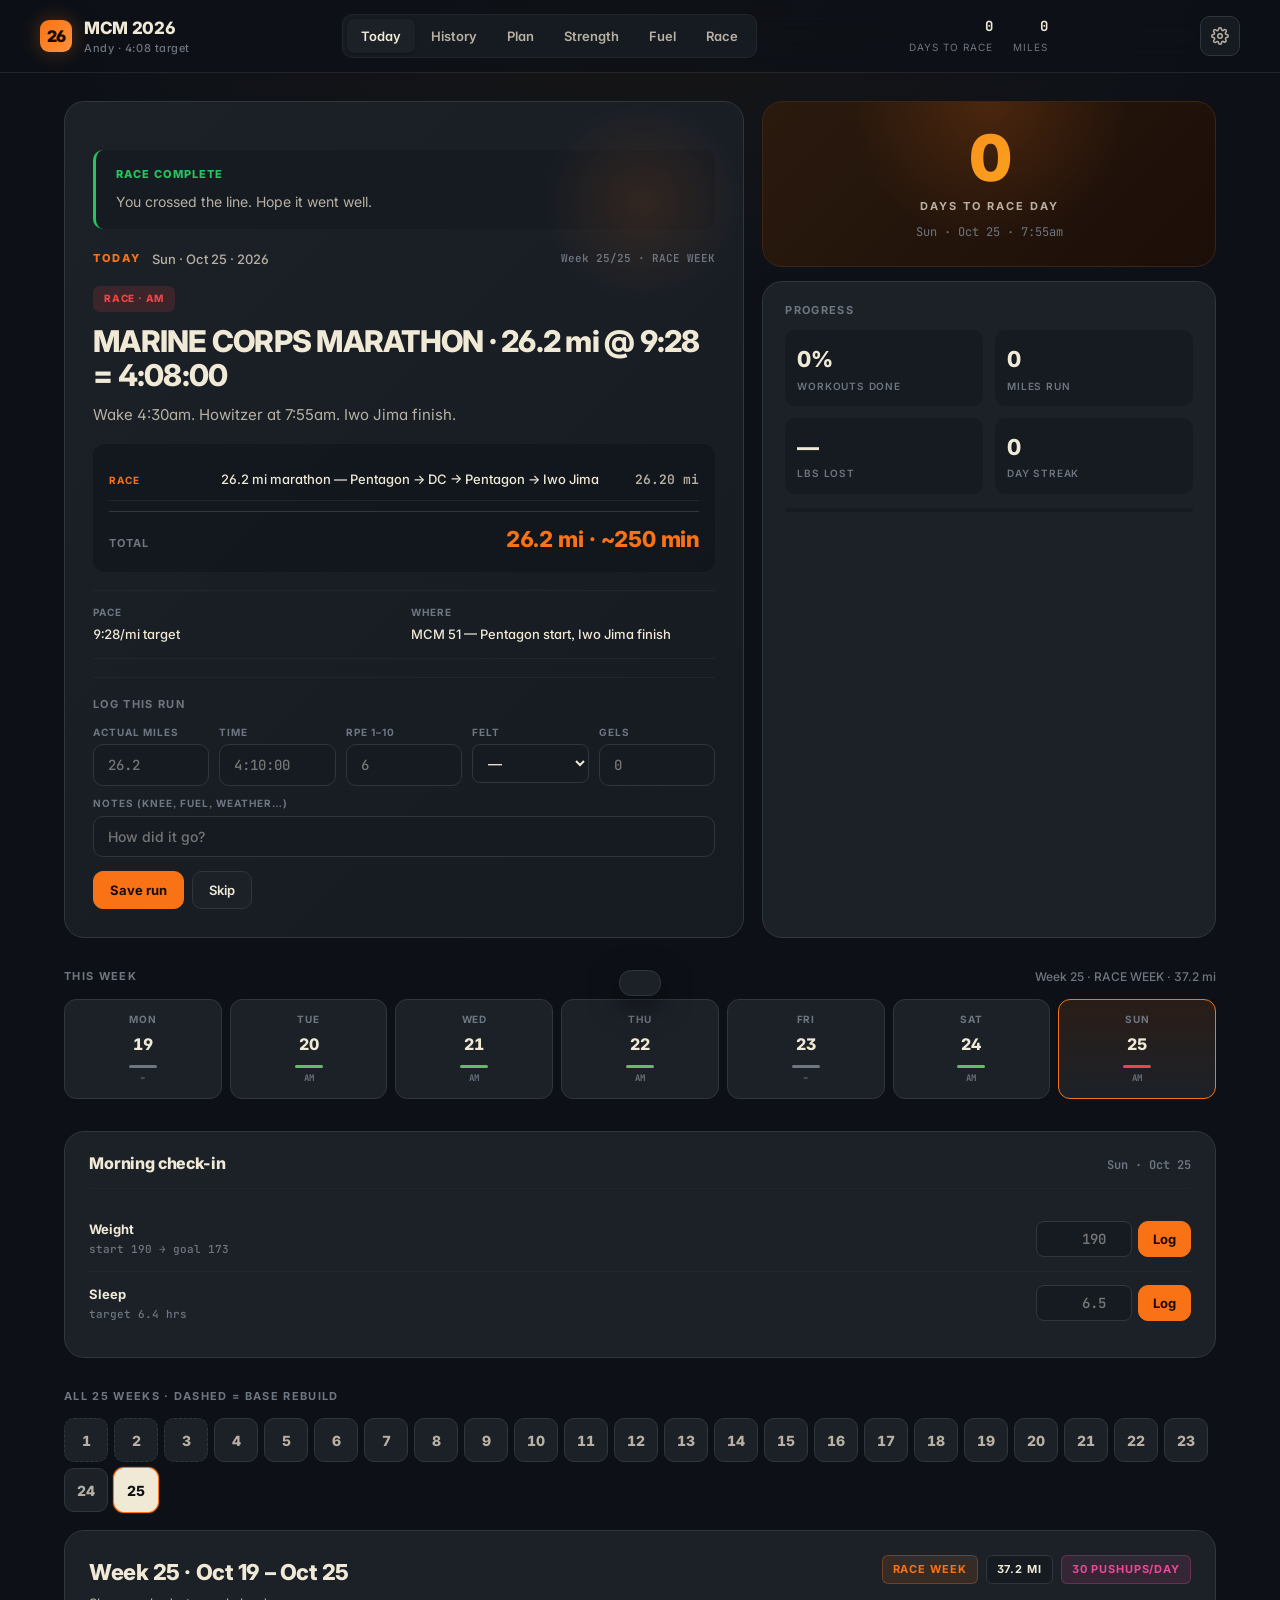
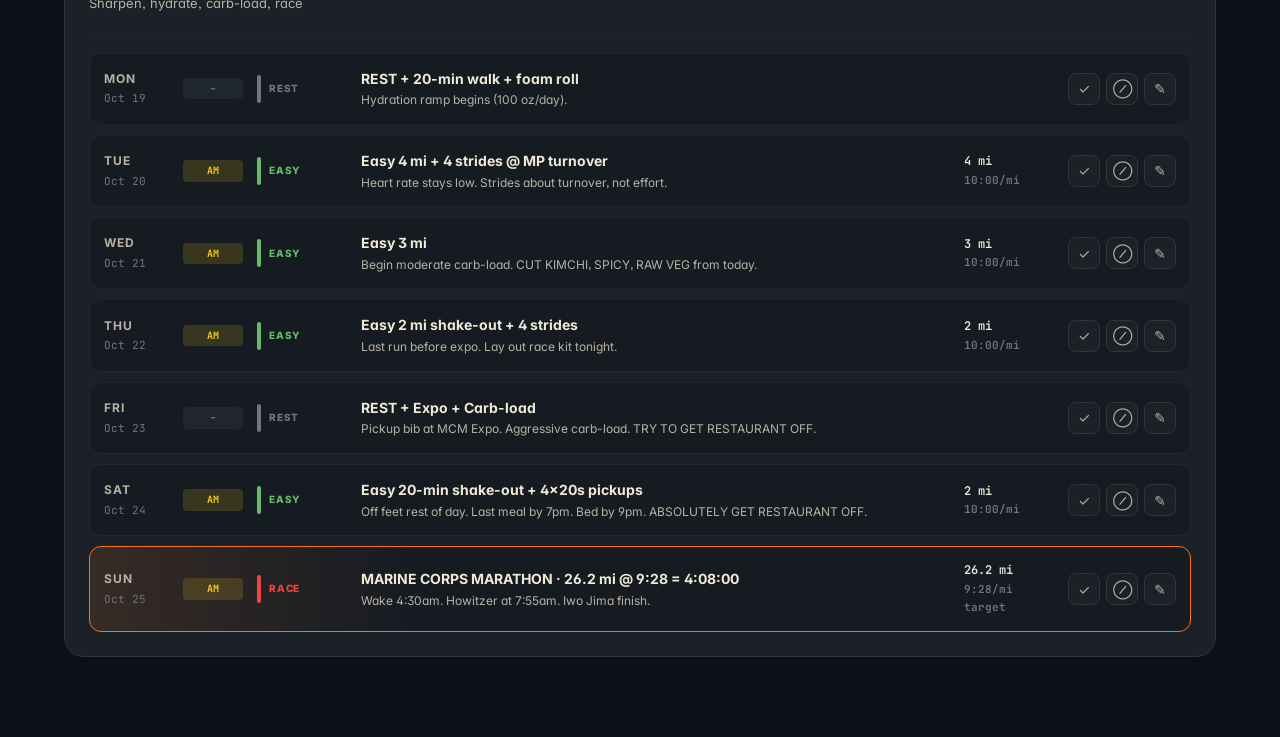
==== commit 99108d10: "Security + correctness pass: escape user notes, harden migrate, fix streak, robust time parsing Audi" ====
--- a/index.html
+++ b/index.html
@@ -825,7 +825,7 @@
   <div class="modal">
     <h2>Add note</h2>
     <p style="color: var(--text-dim); font-size: 13px; margin-bottom: 14px;" id="note-context"></p>
-    <label>Note</label>
+    <label for="note-text">Note</label>
     <textarea id="note-text" rows="4" placeholder="How did it go? Pain? Swap? Adjustment?"></textarea>
     <div class="modal-actions">
       <button class="btn" onclick="closeNoteModal()">Cancel</button>
--- a/css/style.css
+++ b/css/style.css
@@ -579,29 +579,29 @@
 .settings-btn {
   display: grid;
   place-items: center;
-  width: 36px; height: 36px;
-  border-radius: 9px;
+  width: 40px; height: 40px;
+  border-radius: 10px;
   background: var(--bg-elev);
   border: 1px solid var(--border);
   color: var(--text-dim);
   flex-shrink: 0;
   transition: color 0.15s, background 0.15s;
 }
-.settings-btn:hover { color: var(--accent); background: var(--card-hover); }
+.settings-btn:hover, .settings-btn:focus-visible { color: var(--accent); background: var(--card-hover); outline: none; }
 .modal-wide { max-width: 640px; }
 .modal-head {
   display: flex; justify-content: space-between; align-items: center;
   margin-bottom: 18px;
 }
 .modal-close {
-  font-size: 24px;
+  font-size: 26px;
   line-height: 1;
   color: var(--text-faint);
-  width: 32px; height: 32px;
+  width: 40px; height: 40px;
   display: grid; place-items: center;
-  border-radius: 8px;
-}
-.modal-close:hover { color: var(--text); background: var(--bg-elev); }
+  border-radius: 10px;
+}
+.modal-close:hover, .modal-close:focus-visible { color: var(--text); background: var(--bg-elev); outline: none; }
 .settings-section {
   margin-bottom: 28px;
   padding-bottom: 24px;
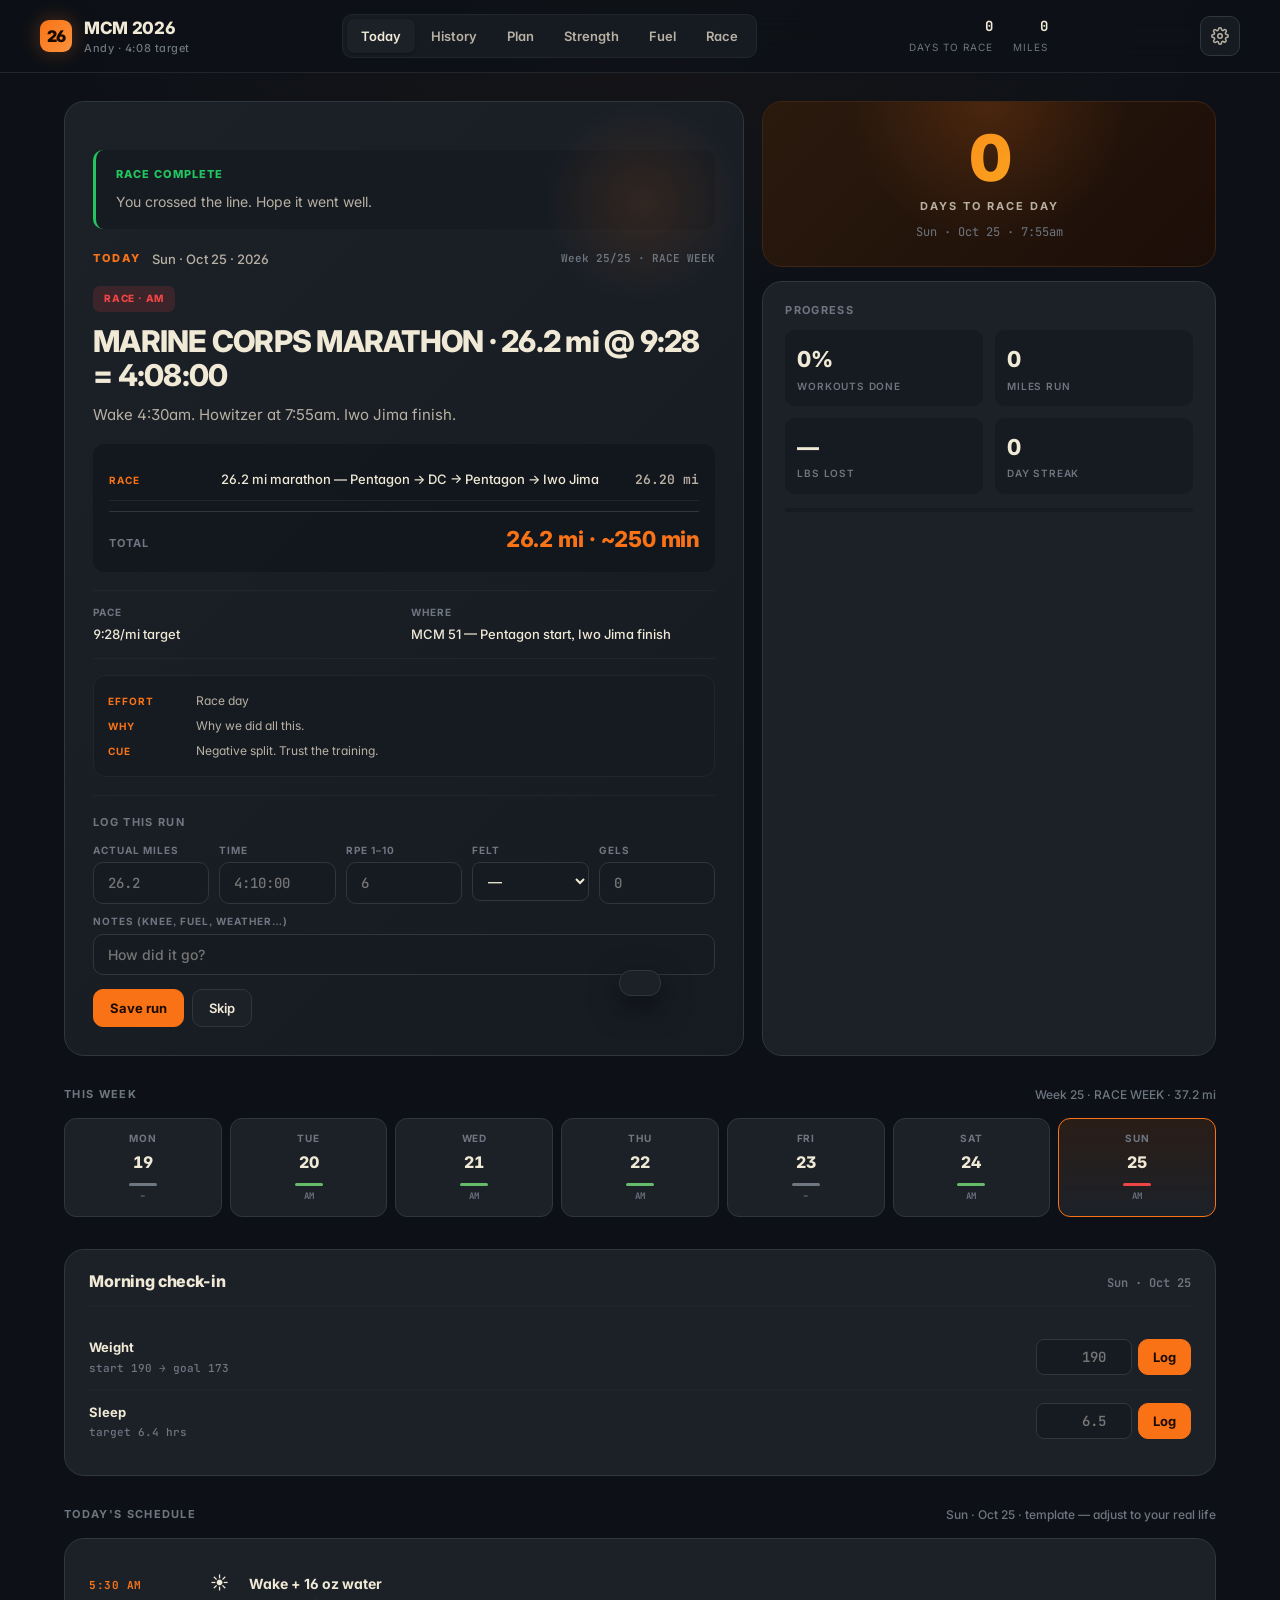
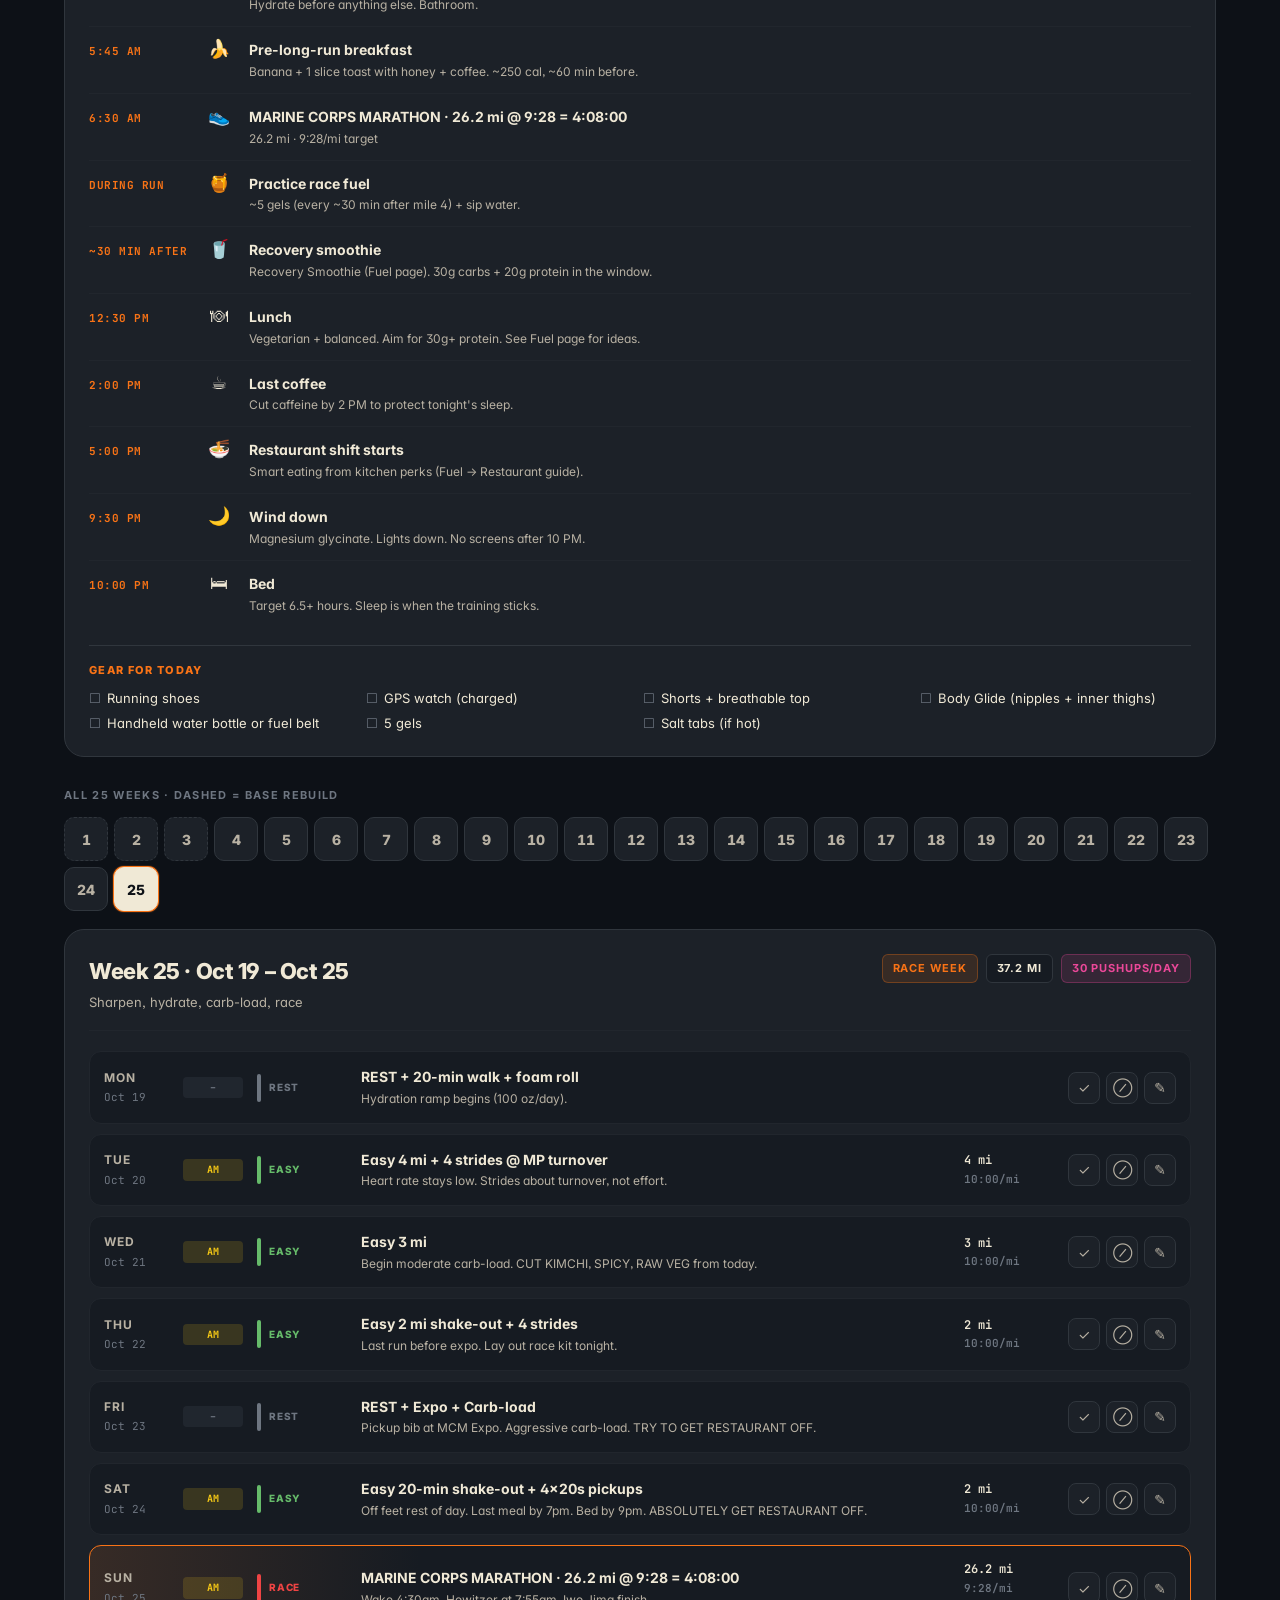
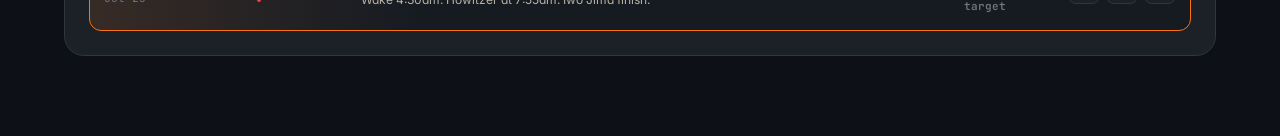
==== commit 089e6b68: "Add today's schedule (meals + workout + life) and workout-purpose card Two noob-aimed additions to t" ====
--- a/index.html
+++ b/index.html
@@ -813,6 +813,8 @@
 
   <section id="morning-checkin" class="checkin-card"></section>
 
+  <section id="today-schedule"></section>
+
   <section>
     <h2 class="section-title">All 25 weeks · dashed = base rebuild</h2>
     <div class="week-nav" id="week-nav"></div>
--- a/css/style.css
+++ b/css/style.css
@@ -404,6 +404,120 @@
 .text-faint { color: var(--text-faint); }
 .text-accent { color: var(--accent); }
 .muted { opacity: 0.5; }
+
+/* ===== WORKOUT PURPOSE (inside today card) ===== */
+.workout-purpose {
+  background: var(--bg-elev);
+  border: 1px solid var(--border-soft);
+  border-radius: 12px;
+  padding: 12px 14px;
+  margin-bottom: 18px;
+  position: relative;
+}
+.wp-row {
+  display: grid;
+  grid-template-columns: 78px 1fr;
+  gap: 10px;
+  padding: 4px 0;
+  align-items: baseline;
+  font-size: 12px;
+  line-height: 1.45;
+}
+.wp-lbl {
+  font-family: var(--font-body);
+  font-size: 10px;
+  text-transform: uppercase;
+  letter-spacing: 0.1em;
+  color: var(--accent);
+  font-weight: 700;
+}
+.wp-val { color: var(--text-dim); }
+
+/* ===== TODAY'S SCHEDULE ===== */
+.schedule-card {
+  background: var(--card);
+  border: 1px solid var(--border);
+  border-radius: var(--radius-xl);
+  padding: 22px 24px;
+  margin-bottom: 32px;
+}
+.schedule-list { display: flex; flex-direction: column; }
+.sched-row {
+  display: grid;
+  grid-template-columns: 100px 32px 1fr;
+  gap: 14px;
+  padding: 12px 0;
+  border-bottom: 1px solid var(--border-soft);
+  align-items: baseline;
+}
+.sched-row:last-child { border-bottom: none; }
+.sched-time {
+  font-family: var(--font-mono);
+  font-size: 11px;
+  font-weight: 700;
+  text-transform: uppercase;
+  letter-spacing: 0.05em;
+  color: var(--accent);
+  font-variant-numeric: tabular-nums;
+}
+.sched-icon {
+  font-size: 18px;
+  line-height: 1;
+  text-align: center;
+}
+.sched-body { min-width: 0; }
+.sched-title {
+  font-family: var(--font-body);
+  font-size: 14px;
+  font-weight: 700;
+  color: var(--text);
+  margin-bottom: 2px;
+}
+.sched-detail {
+  font-size: 12px;
+  color: var(--text-dim);
+  line-height: 1.5;
+}
+.schedule-gear {
+  margin-top: 18px;
+  padding-top: 16px;
+  border-top: 1px solid var(--border);
+}
+.sg-title {
+  font-family: var(--font-body);
+  font-size: 11px;
+  text-transform: uppercase;
+  letter-spacing: 0.12em;
+  color: var(--accent);
+  font-weight: 800;
+  margin-bottom: 10px;
+}
+.sg-list {
+  list-style: none;
+  display: grid;
+  grid-template-columns: repeat(auto-fit, minmax(220px, 1fr));
+  gap: 6px;
+  margin: 0; padding: 0;
+}
+.sg-list li {
+  font-size: 13px;
+  color: var(--text);
+  padding-left: 18px;
+  position: relative;
+  line-height: 1.5;
+}
+.sg-list li::before {
+  content: '☐';
+  position: absolute;
+  left: 0;
+  color: var(--text-faint);
+}
+
+@media (max-width: 700px) {
+  .sched-row { grid-template-columns: 84px 28px 1fr; gap: 10px; }
+  .sched-time { font-size: 10px; }
+  .wp-row { grid-template-columns: 64px 1fr; gap: 8px; }
+}
 
 /* ===== POST-RUN LOG (today card) ===== */
 .run-log {
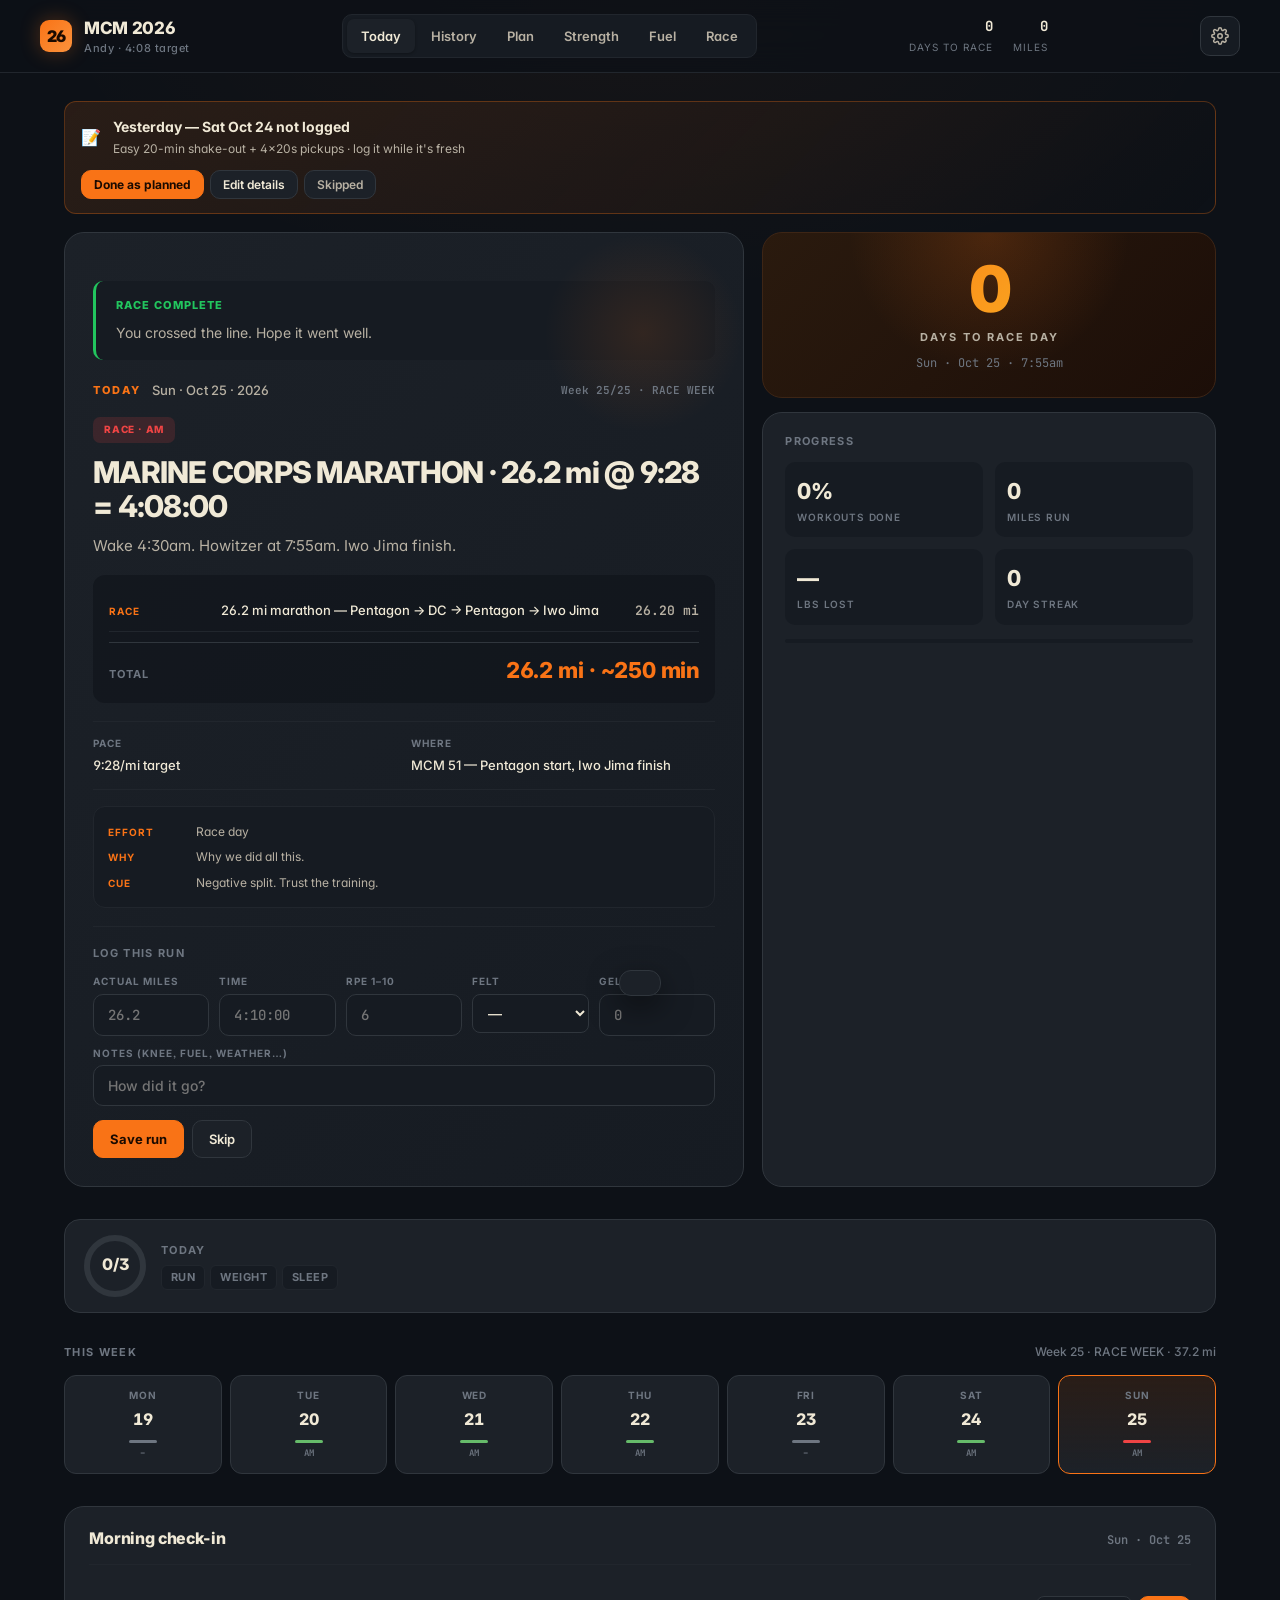
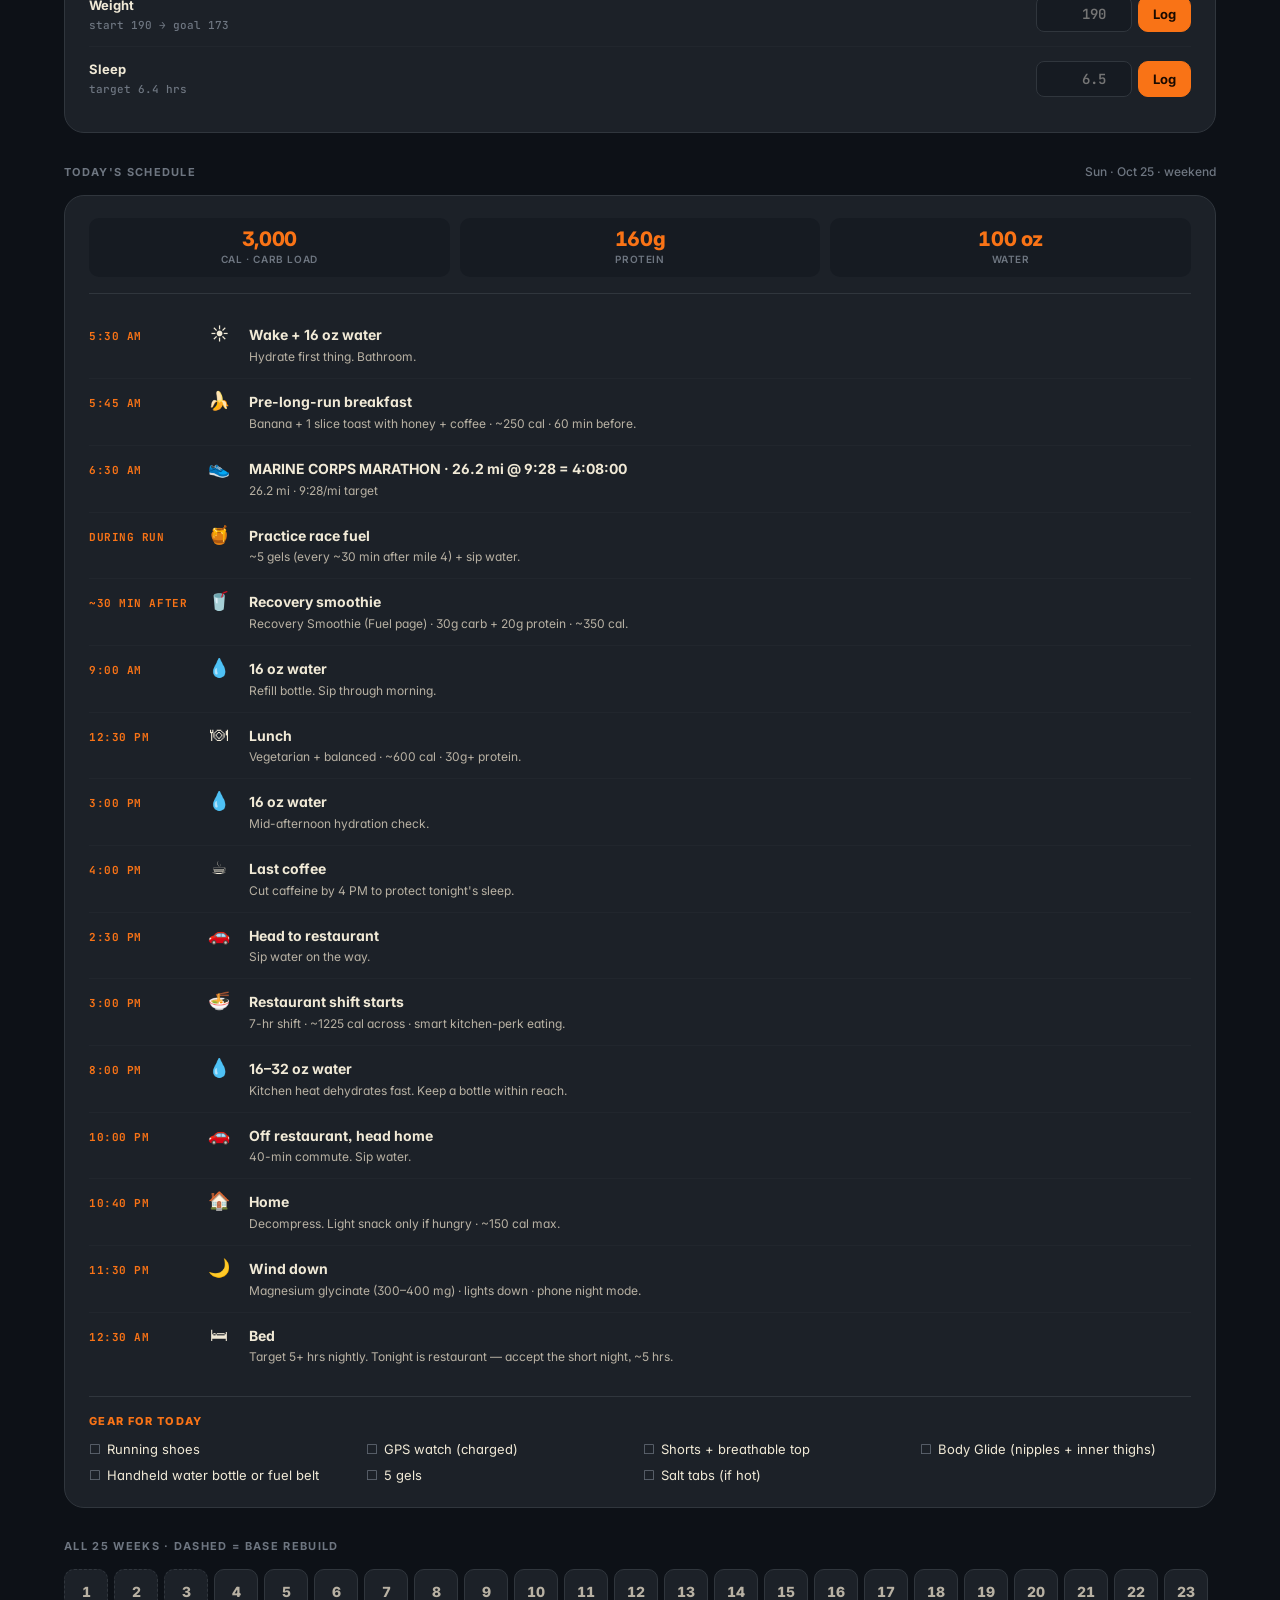
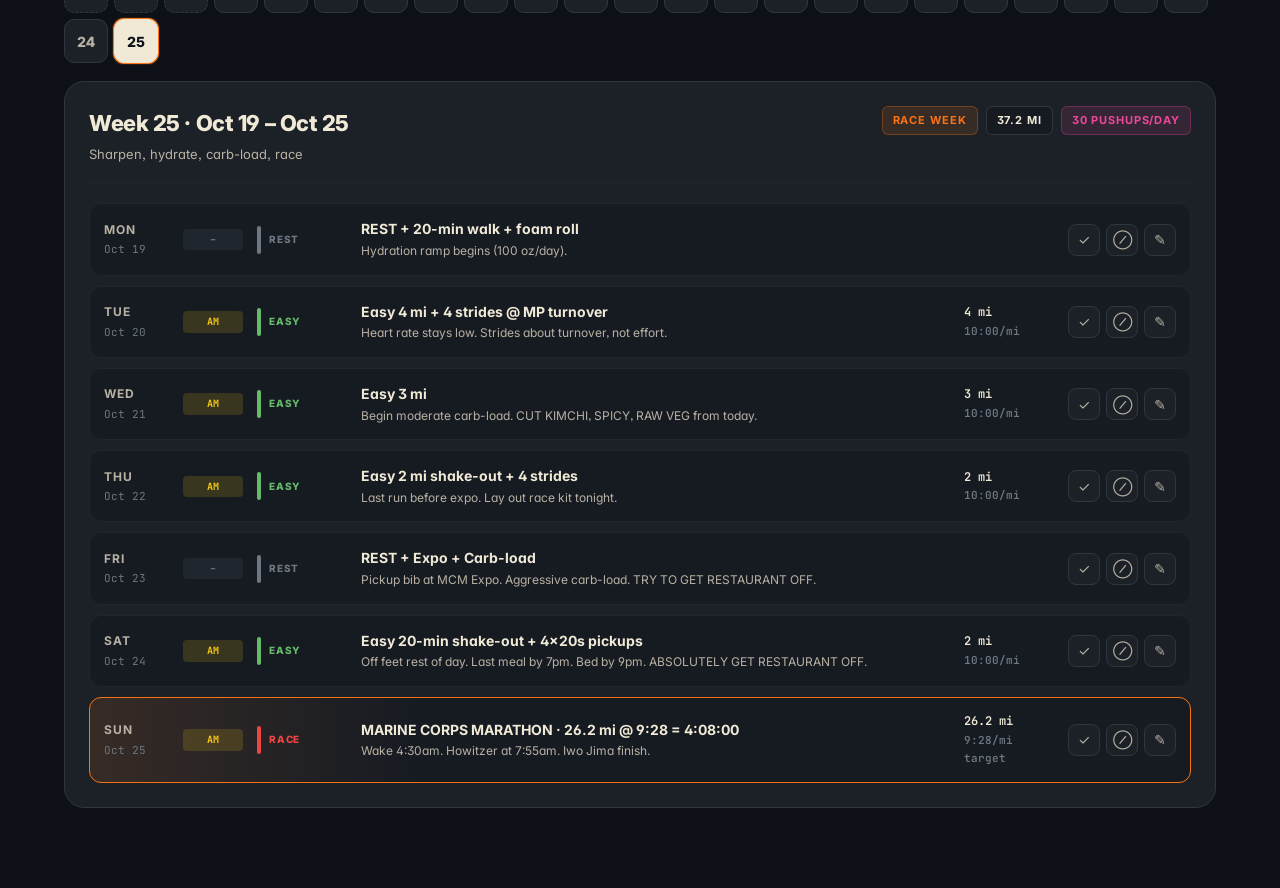
==== commit 299d9c08: "Schedule fix + yesterday recap + last similar + training load + ring User update: restaurant nights " ====
--- a/index.html
+++ b/index.html
@@ -770,6 +770,8 @@
 </nav>
 
 <main>
+  <div id="yesterday-recap"></div>
+
   <section class="hero">
     <div class="today-card" id="today-card"></div>
     <div class="stats-panel">
@@ -803,6 +805,8 @@
     </div>
   </section>
 
+  <section id="today-ring"></section>
+
   <section>
     <h2 class="section-title">
       <span>This week</span>
--- a/css/style.css
+++ b/css/style.css
@@ -433,6 +433,244 @@
 }
 .wp-val { color: var(--text-dim); }
 
+/* ===== YESTERDAY RECAP ===== */
+.yesterday {
+  border-radius: var(--radius);
+  padding: 12px 16px;
+  margin-bottom: 18px;
+  display: flex;
+  align-items: center;
+  gap: 12px;
+  flex-wrap: wrap;
+}
+.yesterday.y-done {
+  background: rgba(34, 197, 94, 0.06);
+  border: 1px solid rgba(34, 197, 94, 0.2);
+}
+.yesterday.y-done .y-icon { color: var(--done); }
+.yesterday.y-skip {
+  background: var(--bg-elev);
+  border: 1px solid var(--border-soft);
+  opacity: 0.7;
+}
+.yesterday.y-pending {
+  background: linear-gradient(135deg, var(--accent-soft), transparent);
+  border: 1px solid rgba(249, 115, 22, 0.3);
+  flex-direction: column;
+  align-items: stretch;
+  padding: 14px 16px;
+}
+.y-icon { font-size: 16px; font-weight: 700; }
+.y-pre {
+  font-family: var(--font-body);
+  font-size: 11px;
+  text-transform: uppercase;
+  letter-spacing: 0.1em;
+  color: var(--text-faint);
+  font-weight: 700;
+}
+.y-text { font-size: 13px; color: var(--text-dim); flex: 1; }
+.y-prompt { display: flex; align-items: center; gap: 12px; }
+.y-text-block { flex: 1; min-width: 0; }
+.y-title { font-size: 14px; font-weight: 700; color: var(--text); margin-bottom: 2px; }
+.y-sub { font-size: 12px; color: var(--text-dim); }
+.y-actions { display: flex; gap: 6px; flex-wrap: wrap; }
+.btn-small { padding: 6px 12px; font-size: 12px; }
+
+/* ===== TODAY COMPLETION RING ===== */
+.ring-wrap {
+  background: var(--card);
+  border: 1px solid var(--border);
+  border-radius: var(--radius-lg);
+  padding: 14px 18px;
+  margin-bottom: 32px;
+  display: flex;
+  align-items: center;
+  gap: 14px;
+}
+.ring-svg { width: 64px; height: 64px; flex-shrink: 0; }
+.ring-text { flex: 1; min-width: 0; }
+.ring-title {
+  font-family: var(--font-body);
+  font-size: 11px;
+  text-transform: uppercase;
+  letter-spacing: 0.12em;
+  color: var(--text-faint);
+  font-weight: 700;
+  margin-bottom: 6px;
+}
+.ring-list { display: flex; flex-wrap: wrap; gap: 5px; }
+.ring-chip {
+  font-family: var(--font-body);
+  font-size: 11px;
+  font-weight: 700;
+  padding: 3px 9px;
+  border-radius: 6px;
+  background: var(--bg-elev);
+  color: var(--text-faint);
+  border: 1px solid var(--border-soft);
+  text-transform: uppercase;
+  letter-spacing: 0.04em;
+}
+.ring-chip.on {
+  background: rgba(34, 197, 94, 0.15);
+  color: var(--done);
+  border-color: rgba(34, 197, 94, 0.3);
+}
+
+/* ===== LAST SIMILAR WORKOUTS (today card) ===== */
+.last-similar {
+  background: var(--bg-elev);
+  border: 1px solid var(--border-soft);
+  border-radius: 12px;
+  padding: 12px 14px;
+  margin-bottom: 18px;
+}
+.ls-head {
+  font-family: var(--font-body);
+  font-size: 10px;
+  text-transform: uppercase;
+  letter-spacing: 0.12em;
+  color: var(--text-faint);
+  font-weight: 700;
+  margin-bottom: 8px;
+}
+.ls-list { display: flex; flex-direction: column; gap: 4px; }
+.ls-item {
+  display: grid;
+  grid-template-columns: 56px 60px 80px 1fr;
+  gap: 8px;
+  font-family: var(--font-mono);
+  font-size: 12px;
+  font-variant-numeric: tabular-nums;
+  align-items: baseline;
+}
+.ls-wk { color: var(--text-faint); font-weight: 600; }
+.ls-mi { color: var(--text); font-weight: 700; }
+.ls-pace { color: var(--accent); font-weight: 600; }
+.ls-rpe { color: var(--text-dim); font-weight: 600; }
+
+/* ===== TRAINING LOAD (history page) ===== */
+.load-card {
+  background: var(--card);
+  border: 1px solid var(--border);
+  border-radius: var(--radius-lg);
+  padding: 18px 20px;
+  margin-bottom: 24px;
+}
+.load-row {
+  display: grid;
+  grid-template-columns: repeat(3, 1fr);
+  gap: 14px;
+  margin-bottom: 12px;
+}
+.load-stat {
+  background: var(--bg-elev);
+  border-radius: 10px;
+  padding: 12px;
+  text-align: center;
+}
+.load-num {
+  font-family: var(--font-display);
+  font-size: 24px;
+  font-weight: 800;
+  letter-spacing: -0.025em;
+  color: var(--accent);
+  font-variant-numeric: tabular-nums;
+  line-height: 1.1;
+}
+.load-lbl {
+  font-family: var(--font-body);
+  font-size: 10px;
+  text-transform: uppercase;
+  letter-spacing: 0.08em;
+  color: var(--text-faint);
+  font-weight: 600;
+  margin-top: 4px;
+}
+.load-hint { font-size: 12px; color: var(--text-dim); line-height: 1.5; }
+
+@media (max-width: 700px) {
+  .ls-item { grid-template-columns: 50px 60px 72px 1fr; gap: 6px; font-size: 11px; }
+  .y-prompt { gap: 8px; }
+  .ring-wrap { padding: 12px 14px; }
+}
+
+/* ===== STRENGTH DETAIL (today card) ===== */
+.strength-detail {
+  background: var(--strength-soft);
+  border: 1px solid rgba(167, 139, 250, 0.25);
+  border-radius: 12px;
+  padding: 14px 16px;
+  margin-bottom: 18px;
+}
+.sd-section { margin-bottom: 14px; }
+.sd-section:last-of-type { margin-bottom: 8px; }
+.sd-head {
+  display: flex; justify-content: space-between; align-items: baseline;
+  margin-bottom: 8px;
+  padding-bottom: 6px;
+  border-bottom: 1px solid rgba(167, 139, 250, 0.15);
+}
+.sd-h-title {
+  font-family: var(--font-display);
+  font-size: 13px;
+  font-weight: 800;
+  color: var(--strength);
+  letter-spacing: -0.01em;
+}
+.sd-h-meta {
+  font-family: var(--font-mono);
+  font-size: 10px;
+  color: var(--text-faint);
+  font-weight: 600;
+  text-transform: uppercase;
+  letter-spacing: 0.06em;
+}
+.sd-list {
+  list-style: none;
+  padding: 0;
+  margin: 0;
+  counter-reset: lift;
+}
+.sd-list li {
+  display: grid;
+  grid-template-columns: 22px 1fr auto;
+  gap: 8px;
+  align-items: baseline;
+  padding: 5px 0;
+  font-size: 13px;
+  border-bottom: 1px dashed rgba(167, 139, 250, 0.1);
+}
+.sd-list li:last-child { border-bottom: none; }
+.sd-list li::before {
+  counter-increment: lift;
+  content: counter(lift);
+  font-family: var(--font-mono);
+  font-size: 10px;
+  color: var(--text-faint);
+  font-weight: 700;
+  text-align: right;
+}
+.sd-name { color: var(--text); font-weight: 600; }
+.sd-sets {
+  font-family: var(--font-mono);
+  font-size: 11px;
+  color: var(--text-dim);
+  font-weight: 600;
+  font-variant-numeric: tabular-nums;
+}
+.sd-link {
+  margin-top: 8px;
+  font-size: 11px;
+}
+.sd-link a {
+  color: var(--strength);
+  font-weight: 700;
+  text-decoration: none;
+}
+.sd-link a:hover { text-decoration: underline; }
+
 /* ===== TODAY'S SCHEDULE ===== */
 .schedule-card {
   background: var(--card);
@@ -440,6 +678,40 @@
   border-radius: var(--radius-xl);
   padding: 22px 24px;
   margin-bottom: 32px;
+}
+.schedule-targets {
+  display: grid;
+  grid-template-columns: repeat(3, 1fr);
+  gap: 10px;
+  margin-bottom: 18px;
+  padding-bottom: 16px;
+  border-bottom: 1px solid var(--border);
+}
+.st-cell {
+  background: var(--bg-elev);
+  border-radius: 10px;
+  padding: 10px 12px;
+  display: flex;
+  flex-direction: column;
+  gap: 2px;
+  text-align: center;
+}
+.st-num {
+  font-family: var(--font-display);
+  font-size: 20px;
+  font-weight: 800;
+  color: var(--accent);
+  letter-spacing: -0.02em;
+  font-variant-numeric: tabular-nums;
+  line-height: 1.1;
+}
+.st-lbl {
+  font-family: var(--font-body);
+  font-size: 10px;
+  color: var(--text-faint);
+  text-transform: uppercase;
+  letter-spacing: 0.06em;
+  font-weight: 600;
 }
 .schedule-list { display: flex; flex-direction: column; }
 .sched-row {
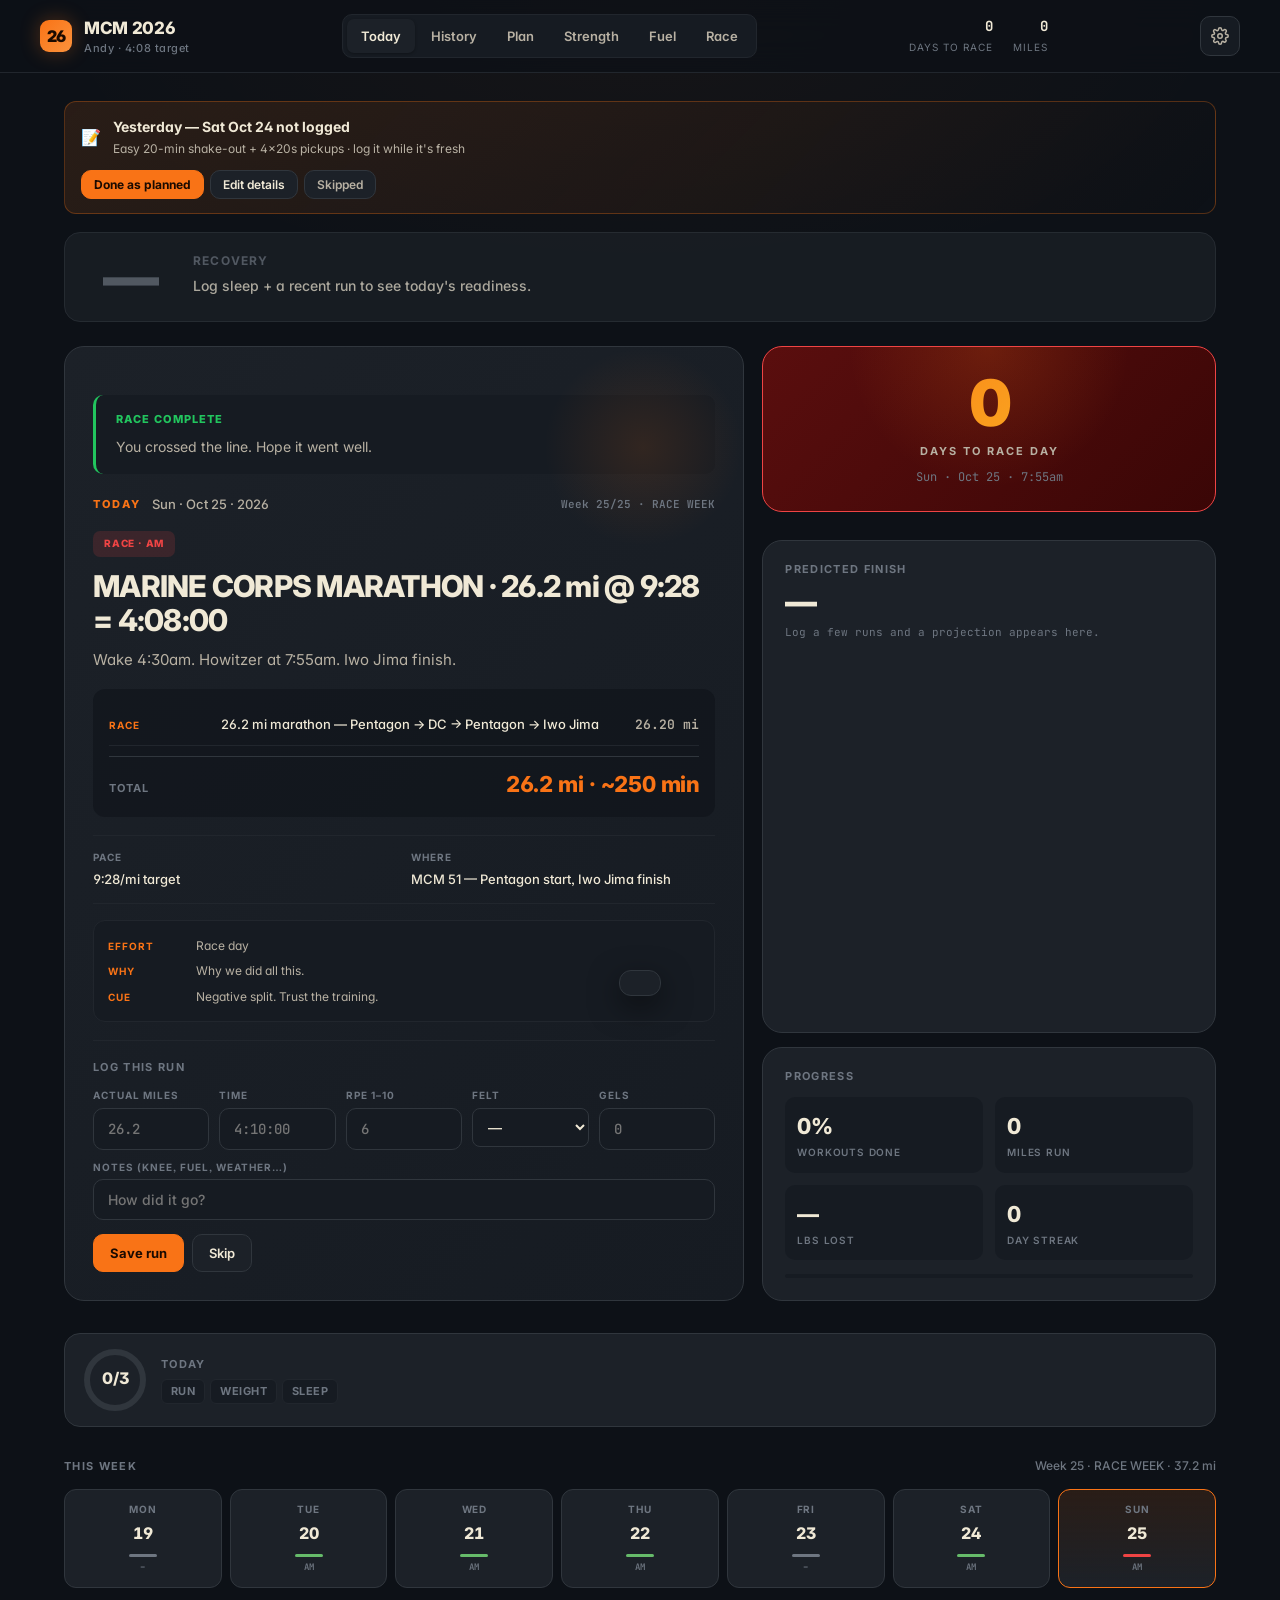
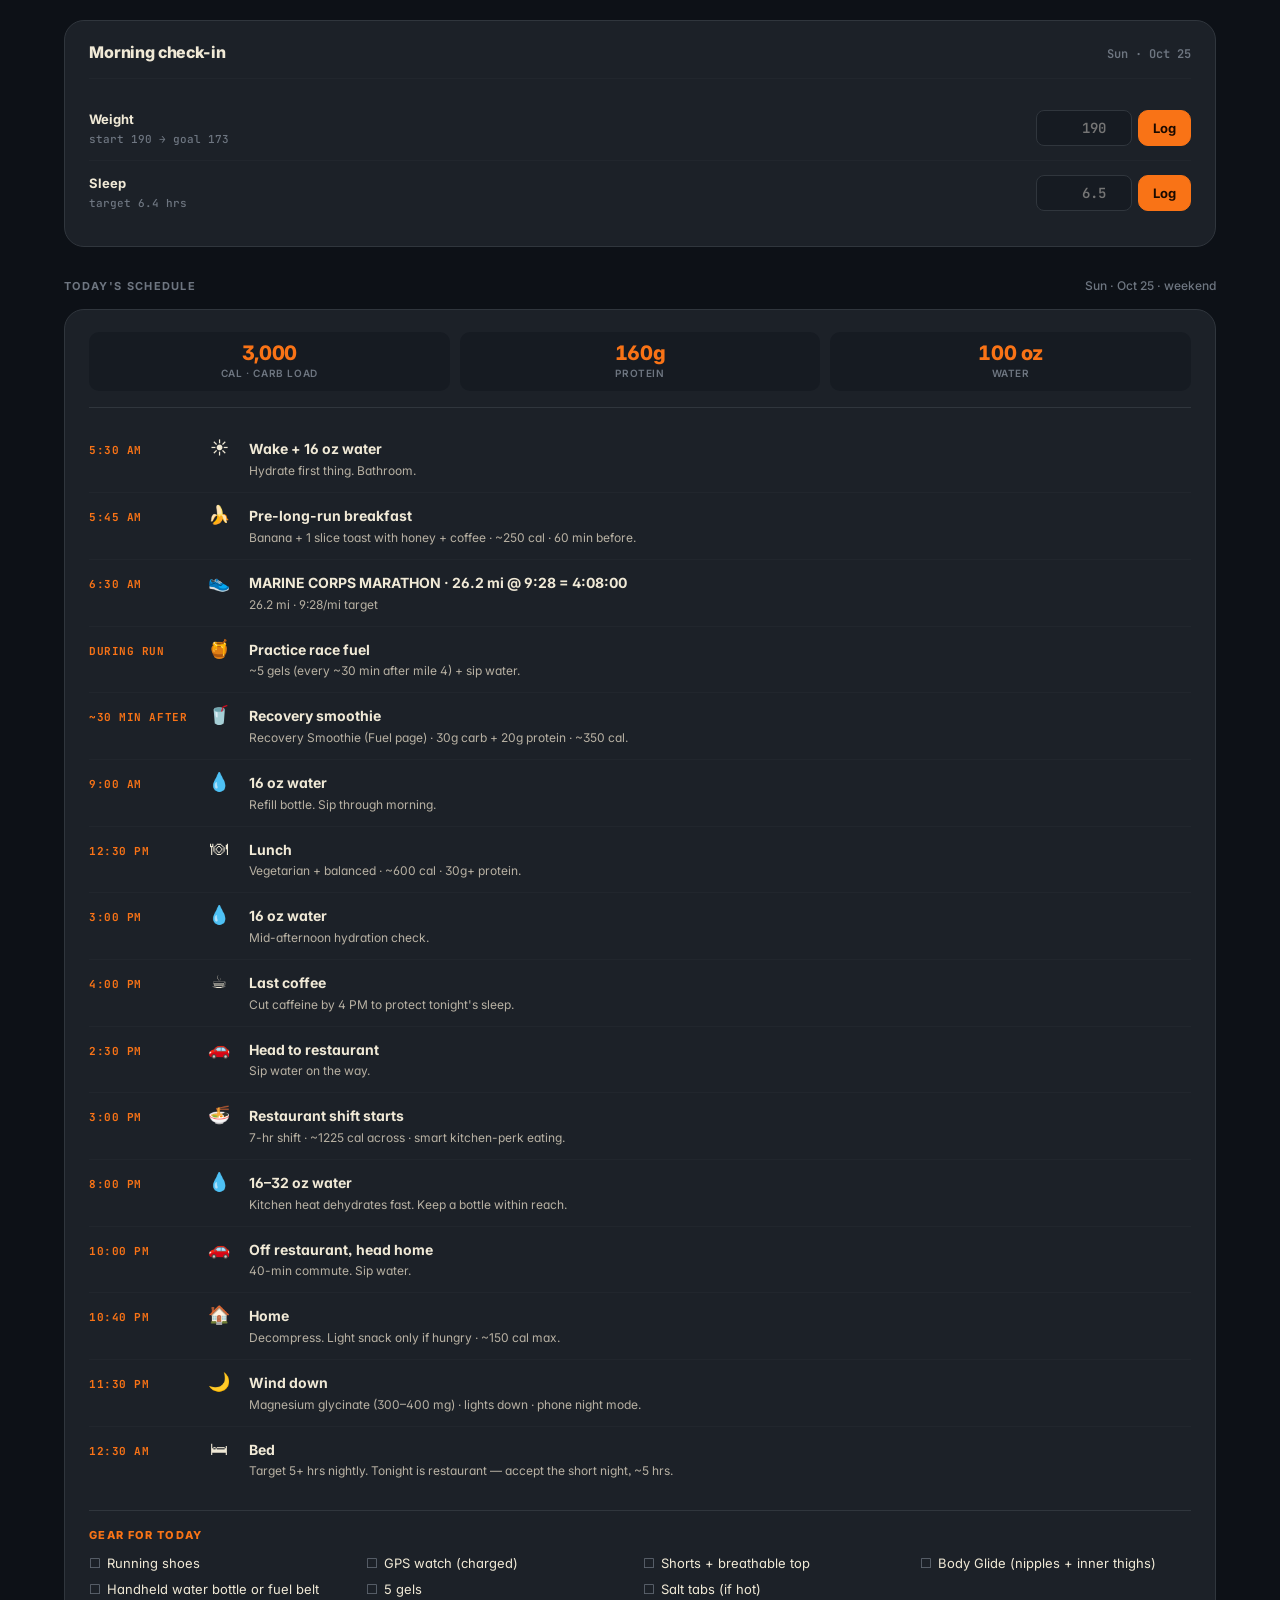
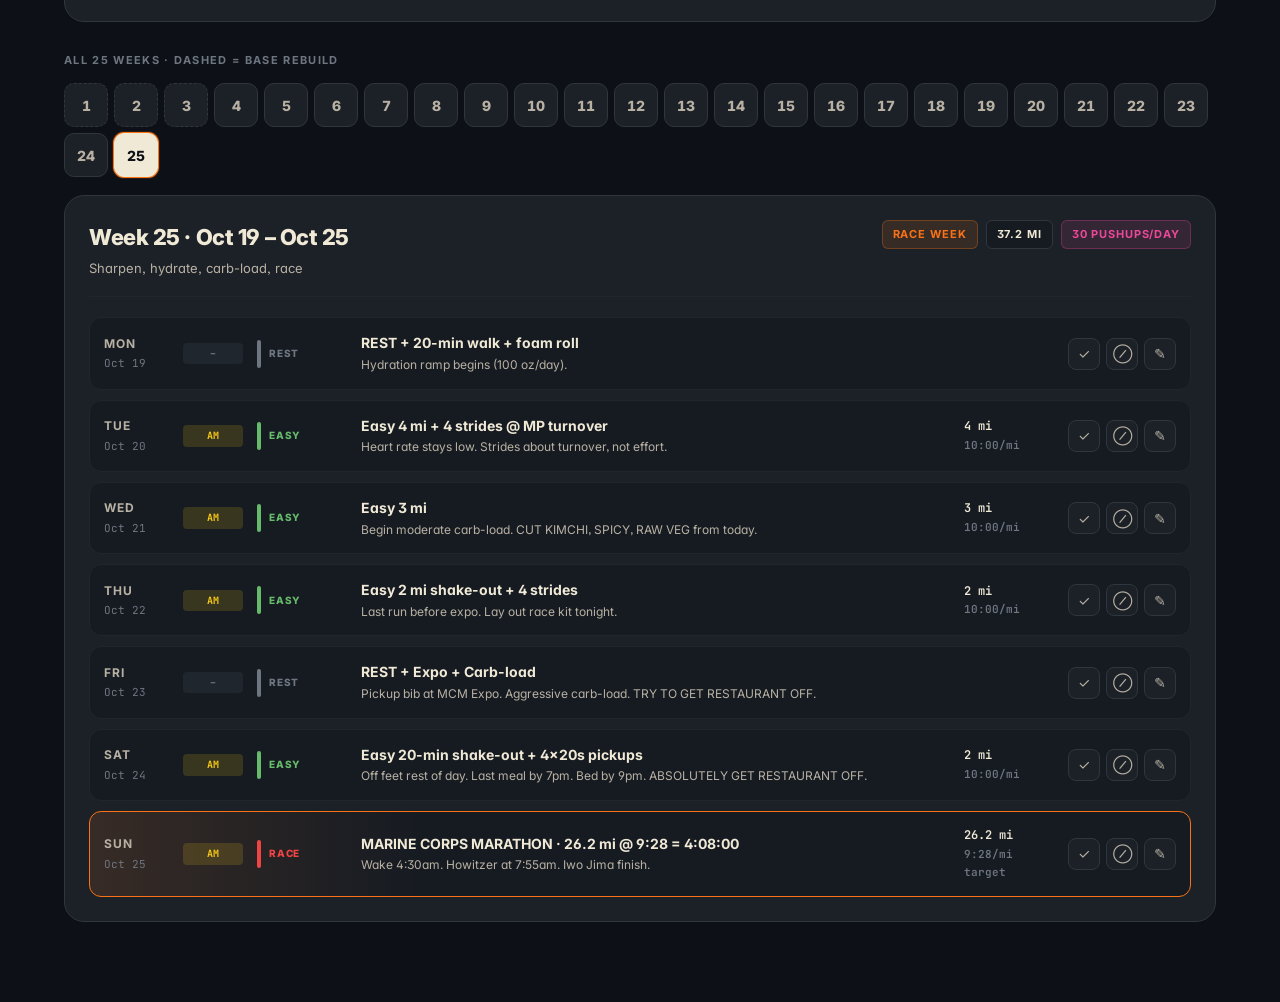
==== commit 07170bd5: "AI-style synthesis features: recovery score, marathon prediction, anomaly alerts, pattern insights, " ====
--- a/index.html
+++ b/index.html
@@ -770,7 +770,10 @@
 </nav>
 
 <main>
+  <div id="anomaly-alerts"></div>
   <div id="yesterday-recap"></div>
+
+  <section id="recovery-card"></section>
 
   <section class="hero">
     <div class="today-card" id="today-card"></div>
@@ -780,6 +783,7 @@
         <div class="countdown-lbl">Days to race day</div>
         <div class="countdown-target">Sun · Oct 25 · 7:55am</div>
       </div>
+      <div class="prediction" id="prediction-card"></div>
       <div class="progress-card">
         <h3>Progress</h3>
         <div class="progress-grid">
--- a/css/style.css
+++ b/css/style.css
@@ -432,6 +432,155 @@
   font-weight: 700;
 }
 .wp-val { color: var(--text-dim); }
+
+/* ===== ANOMALY ALERTS ===== */
+.anomaly {
+  background: linear-gradient(135deg, rgba(239, 68, 68, 0.08), rgba(245, 158, 11, 0.04));
+  border: 1px solid rgba(239, 68, 68, 0.3);
+  border-radius: var(--radius);
+  padding: 12px 16px;
+  margin-bottom: 12px;
+  display: flex;
+  align-items: flex-start;
+  gap: 12px;
+}
+.an-icon { font-size: 18px; line-height: 1.2; flex-shrink: 0; }
+.an-text { flex: 1; }
+.an-title { font-family: var(--font-body); font-size: 13px; font-weight: 800; color: var(--text); margin-bottom: 2px; }
+.an-detail { font-size: 12px; color: var(--text-dim); line-height: 1.5; }
+
+/* ===== RECOVERY CARD ===== */
+.rec-card {
+  background: var(--card);
+  border: 1px solid var(--border);
+  border-radius: var(--radius-lg);
+  padding: 16px 20px;
+  margin-bottom: 24px;
+  display: grid;
+  grid-template-columns: 90px 1fr;
+  gap: 18px;
+  align-items: center;
+}
+.rec-card.rec-empty { opacity: 0.7; }
+.rec-card.rec-great    { border-color: rgba(34, 197, 94, 0.4); background: linear-gradient(135deg, rgba(34, 197, 94, 0.08), var(--card) 60%); }
+.rec-card.rec-good     { border-color: rgba(56, 189, 248, 0.35); background: linear-gradient(135deg, rgba(56, 189, 248, 0.06), var(--card) 60%); }
+.rec-card.rec-tired    { border-color: rgba(250, 204, 21, 0.4); background: linear-gradient(135deg, rgba(250, 204, 21, 0.08), var(--card) 60%); }
+.rec-card.rec-depleted { border-color: rgba(239, 68, 68, 0.4); background: linear-gradient(135deg, rgba(239, 68, 68, 0.1), var(--card) 60%); }
+.rec-num {
+  font-family: var(--font-display);
+  font-size: 56px;
+  font-weight: 900;
+  letter-spacing: -0.04em;
+  line-height: 1;
+  font-variant-numeric: tabular-nums;
+  text-align: center;
+}
+.rec-card.rec-great .rec-num    { color: var(--done); }
+.rec-card.rec-good .rec-num     { color: var(--long); }
+.rec-card.rec-tired .rec-num    { color: var(--quality); }
+.rec-card.rec-depleted .rec-num { color: var(--race); }
+.rec-card.rec-empty .rec-num    { color: var(--text-faint); }
+.rec-title {
+  font-family: var(--font-body);
+  font-size: 12px;
+  text-transform: uppercase;
+  letter-spacing: 0.1em;
+  color: var(--text-faint);
+  font-weight: 700;
+  margin-bottom: 4px;
+}
+.rec-status { color: var(--accent); font-weight: 800; }
+.rec-detail { font-size: 14px; color: var(--text); font-weight: 500; margin-bottom: 6px; }
+.rec-reasons { font-family: var(--font-mono); font-size: 11px; color: var(--text-dim); }
+
+/* ===== PREDICTION CARD ===== */
+.prediction {
+  background: var(--card);
+  border: 1px solid var(--border);
+  border-radius: var(--radius-xl);
+  padding: 22px;
+  margin-top: 14px;
+}
+.prediction h3 {
+  font-family: var(--font-body);
+  font-size: 11px;
+  text-transform: uppercase;
+  letter-spacing: 0.12em;
+  color: var(--text-faint);
+  font-weight: 700;
+  margin-bottom: 10px;
+}
+.pred-num {
+  font-family: var(--font-display);
+  font-size: 32px;
+  font-weight: 900;
+  letter-spacing: -0.03em;
+  font-variant-numeric: tabular-nums;
+  line-height: 1;
+  margin-bottom: 6px;
+}
+.pred-num.pred-on-target { color: var(--done); }
+.pred-num.pred-close { color: var(--quality); }
+.pred-num.pred-far { color: var(--accent); }
+.pred-sub { font-family: var(--font-mono); font-size: 11px; color: var(--text-faint); }
+
+/* ===== SMART HINTS (today card) ===== */
+.smart-hints {
+  background: linear-gradient(135deg, var(--accent-soft), transparent);
+  border: 1px solid rgba(249, 115, 22, 0.3);
+  border-radius: 12px;
+  padding: 12px 14px;
+  margin-bottom: 18px;
+  display: flex;
+  flex-direction: column;
+  gap: 10px;
+}
+.hint-row { display: flex; gap: 10px; align-items: flex-start; font-size: 12px; line-height: 1.5; }
+.hint-icon { font-size: 16px; line-height: 1; flex-shrink: 0; }
+.hint-text { color: var(--text); font-weight: 500; }
+
+/* ===== PATTERN INSIGHTS (history) ===== */
+.insights-card {
+  background: var(--card);
+  border: 1px solid var(--border);
+  border-radius: var(--radius-lg);
+  padding: 18px 20px;
+  margin-bottom: 24px;
+}
+.insights-h {
+  font-family: var(--font-body);
+  font-size: 11px;
+  text-transform: uppercase;
+  letter-spacing: 0.12em;
+  color: var(--accent);
+  font-weight: 800;
+  margin-bottom: 14px;
+}
+.insight-row {
+  display: flex;
+  gap: 12px;
+  padding: 10px 0;
+  border-bottom: 1px solid var(--border-soft);
+  align-items: flex-start;
+}
+.insight-row:last-child { border-bottom: none; }
+.ins-icon { font-size: 18px; line-height: 1.2; flex-shrink: 0; }
+.ins-title { font-family: var(--font-body); font-size: 13px; font-weight: 700; color: var(--text); margin-bottom: 3px; }
+.ins-detail { font-size: 12px; color: var(--text-dim); line-height: 1.5; }
+
+/* ===== PRE-RACE COUNTDOWN URGENCY ===== */
+.countdown.cd-mid    { background: linear-gradient(135deg, #2a1a0e, #1c0e08); }
+.countdown.cd-close  { background: linear-gradient(135deg, #3a1a0a, #240b06); border-color: rgba(249, 115, 22, 0.4); }
+.countdown.cd-close .countdown-num    { background: linear-gradient(135deg, var(--accent), #fb7185); -webkit-background-clip: text; background-clip: text; }
+.countdown.cd-week  { background: linear-gradient(135deg, #4a1414, #2c0808); border-color: rgba(239, 68, 68, 0.5); }
+.countdown.cd-week .countdown-num     { background: linear-gradient(135deg, #ef4444, #f97316); -webkit-background-clip: text; background-clip: text; }
+.countdown.cd-week::before { background: radial-gradient(circle 200px at center top, rgba(239, 68, 68, 0.25), transparent 70%); }
+.countdown.cd-today { background: linear-gradient(135deg, #5a0e0e, #3a0606); border-color: var(--race); animation: pulse 2s ease-in-out infinite; }
+.countdown.cd-today .countdown-num    { color: var(--race); }
+@keyframes pulse {
+  0%, 100% { transform: scale(1); }
+  50% { transform: scale(1.02); }
+}
 
 /* ===== YESTERDAY RECAP ===== */
 .yesterday {
